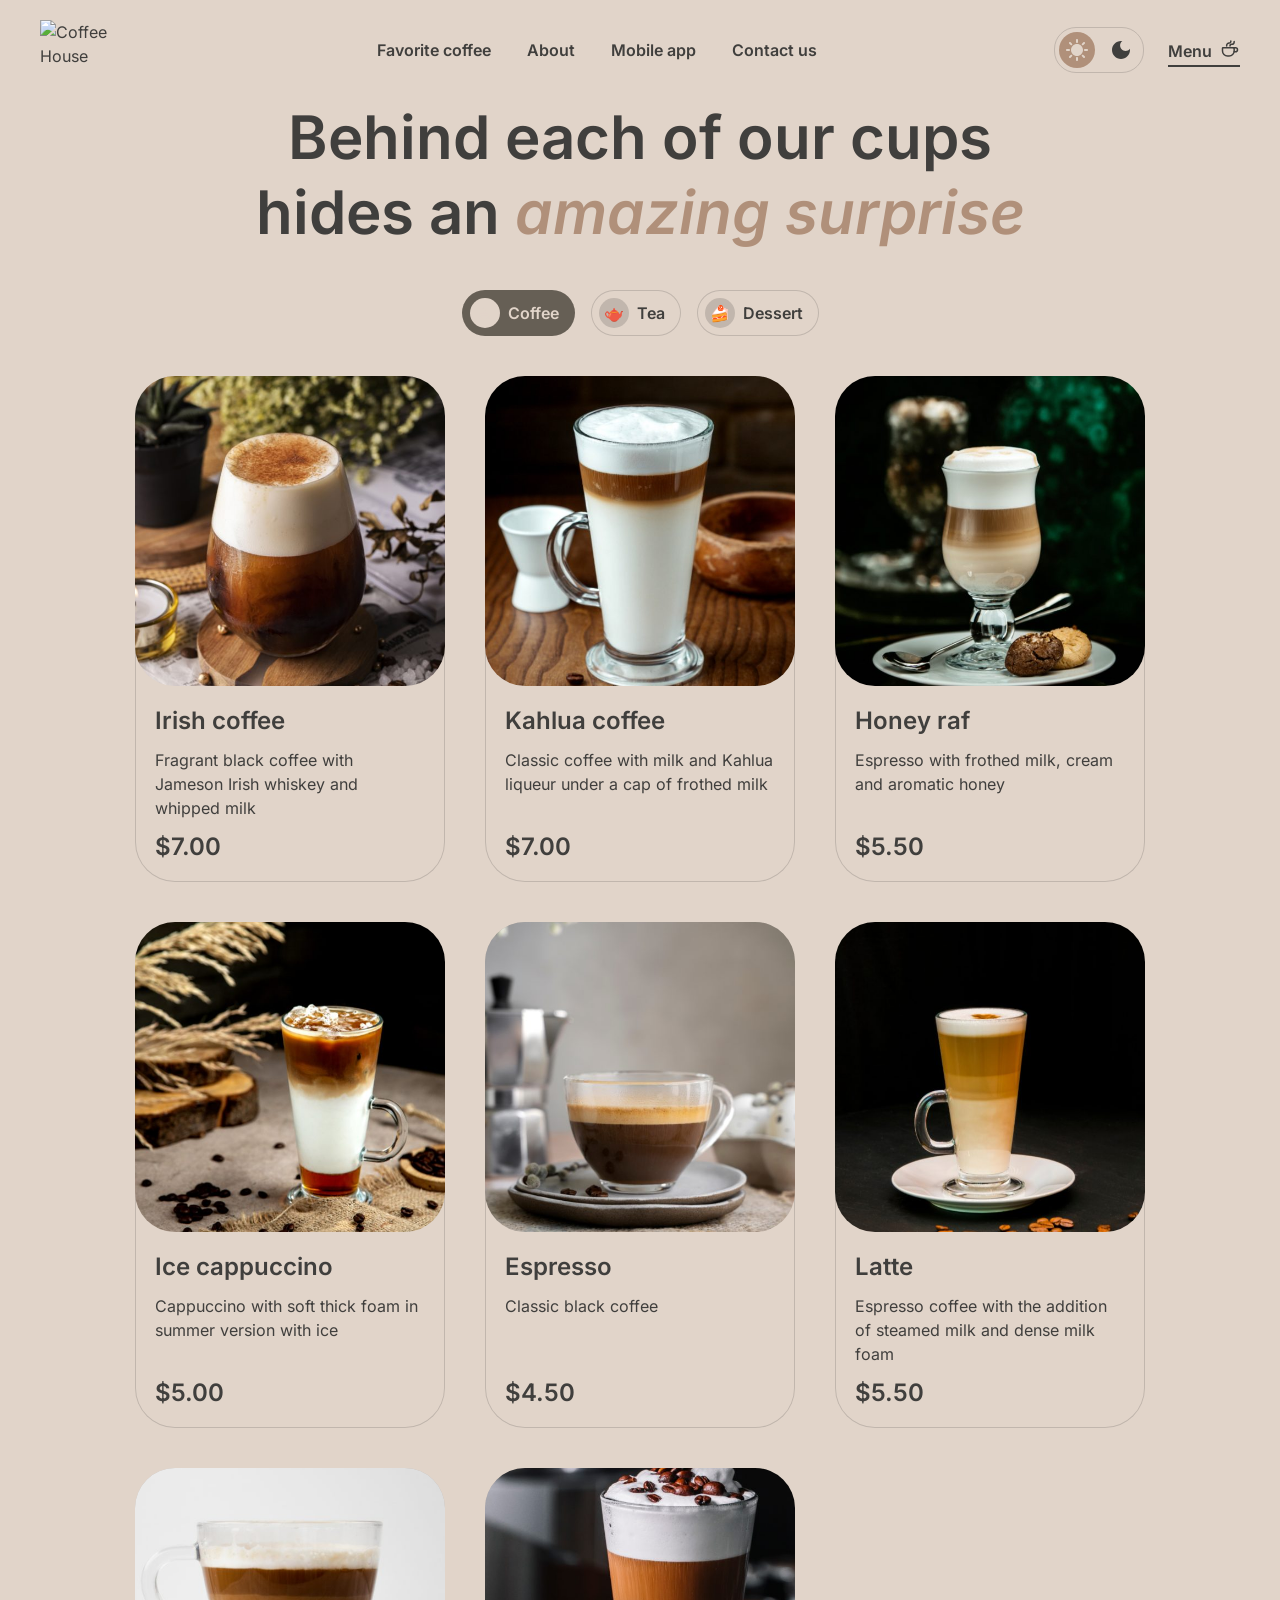
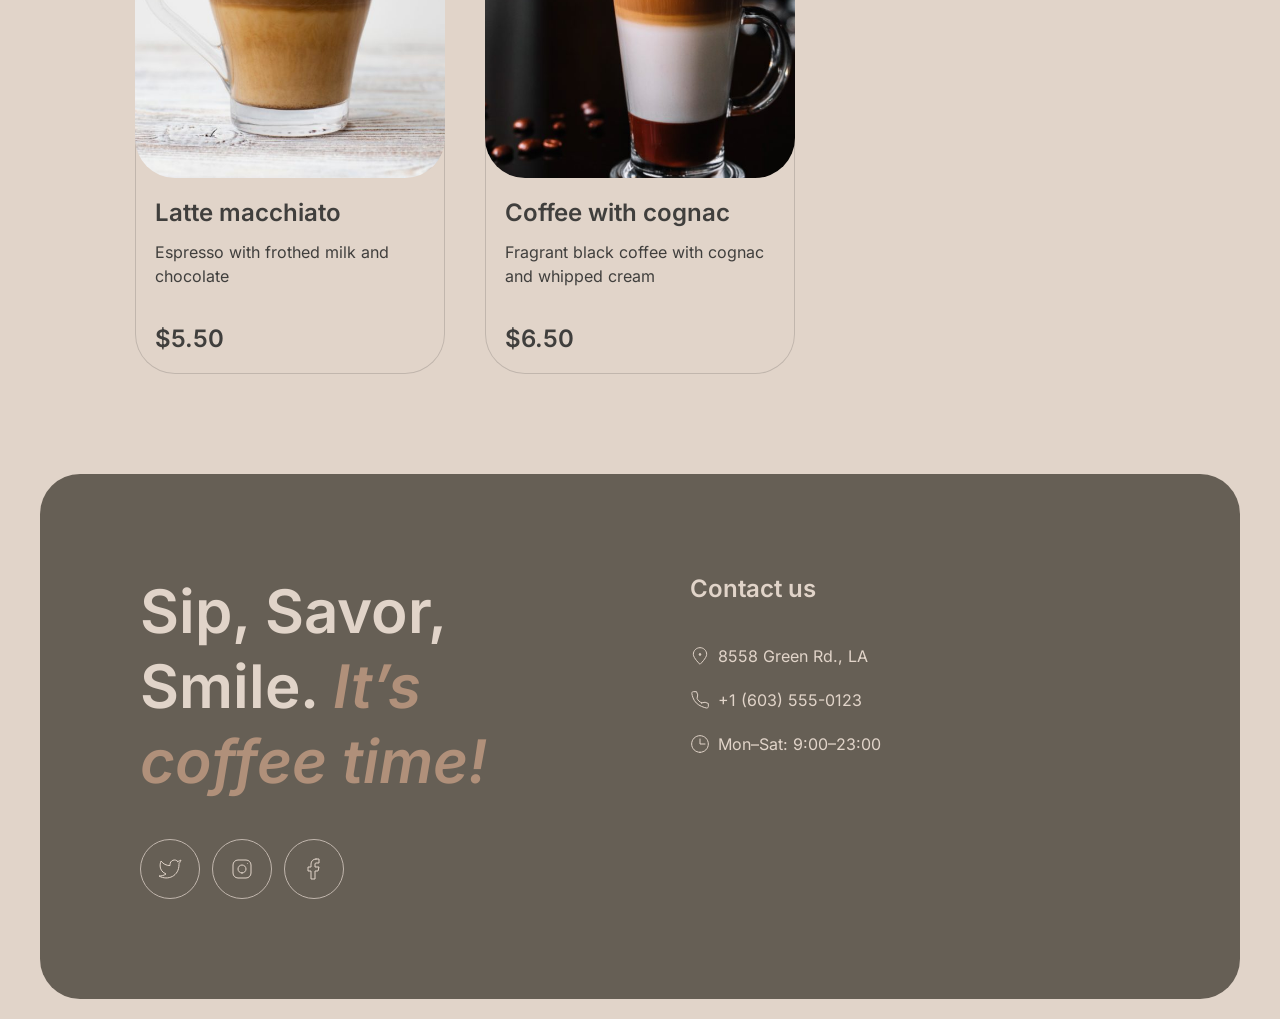
==== menu.html @ 721da320 "feat: add menu catalogue with categories and product cards" ====
<!doctype html>
<html lang="en">
  <head>
    <meta charset="utf-8" />
    <meta name="viewport" content="width=device-width, initial-scale=1.0" />
    <title>Menu — Coffee House</title>
    <link
      rel="preload"
      href="assets/images/logo.png"
      as="image"
      type="image/png"
    />
    <link
      rel="preload"
      href="assets/images/logo-dark.png"
      as="image"
      type="image/png"
    />
    <link rel="preconnect" href="https://fonts.googleapis.com" />
    <link rel="preconnect" href="https://fonts.gstatic.com" crossorigin />
    <link
      rel="stylesheet"
      href="https://fonts.googleapis.com/css2?family=Inter:ital,opsz,wght@0,14..32,400;0,14..32,600;1,14..32,600&display=swap"
    />
    <link rel="stylesheet" href="style.css" />
  </head>
  <body>
    <header class="header">
      <div class="container">
        <div class="header__menu">
          <a class="logo" href="index.html">
            <img
              class="logo__image logo__image--light"
              src="assets/images/logo.png"
              alt="Coffee House"
              width="100"
              height="60"
              loading="lazy"
            />
            <img
              class="logo__image logo__image--dark"
              src="assets/images/logo-dark.png"
              alt="Coffee House"
              width="100"
              height="60"
              loading="lazy"
            />
          </a>
          <nav class="nav">
            <ul class="nav__list">
              <li class="nav__item">
                <a class="nav__link" href="index.html#favorite-coffee"
                  >Favorite coffee</a
                >
              </li>
              <li class="nav__item">
                <a class="nav__link" href="index.html#about">About</a>
              </li>
              <li class="nav__item">
                <a class="nav__link" href="index.html#mobile-app">Mobile app</a>
              </li>
              <li class="nav__item">
                <a class="nav__link" href="index.html#contacts">Contact us</a>
              </li>
            </ul>
          </nav>
          <div class="header__actions">
            <input
              class="theme-switch__input visually-hidden"
              type="checkbox"
              id="theme-switch"
            />
            <label class="theme-switch" for="theme-switch">
              <span class="theme-switch__indicator"></span>
              <span class="theme-switch__icon theme-switch__icon--light"
                ><svg
                  class="theme-switch__svg"
                  viewBox="0 0 22 22"
                  xmlns="http://www.w3.org/2000/svg"
                  xmlns:xlink="http://www.w3.org/1999/xlink"
                  width="22"
                  height="22"
                  fill="none"
                >
                  <path
                    d="M10 3L10 1C10 0.45 10.45 0 11 0C11.55 0 12 0.45 12 1L12 3C12 3.55 11.55 4 11 4C10.45 4 10 3.55 10 3ZM17.36 6.05L18.77 4.63C19.16 4.24 19.16 3.61 18.77 3.22C18.38 2.83 17.75 2.83 17.36 3.22L15.95 4.64C15.56 5.03 15.56 5.66 15.95 6.05C16.34 6.44 16.97 6.44 17.36 6.05ZM21 10L19 10C18.45 10 18 10.45 18 11C18 11.55 18.45 12 19 12L21 12C21.55 12 22 11.55 22 11C22 10.45 21.55 10 21 10ZM11 18C10.45 18 10 18.45 10 19L10 21C10 21.55 10.45 22 11 22C11.55 22 12 21.55 12 21L12 19C12 18.45 11.55 18 11 18ZM4.64 6.05L3.22 4.64C2.83 4.25 2.83 3.61 3.22 3.23C3.61 2.85 4.25 2.84 4.63 3.23L6.04 4.64C6.43 5.03 6.43 5.67 6.04 6.05C5.65 6.43 5.02 6.44 4.64 6.05ZM15.95 15.95C15.56 16.34 15.56 16.98 15.95 17.36L17.36 18.77C17.75 19.16 18.39 19.16 18.77 18.77C19.16 18.38 19.16 17.74 18.77 17.36L17.36 15.95C16.98 15.56 16.34 15.56 15.95 15.95ZM1 12L3 12C3.55 12 4 11.55 4 11C4 10.45 3.55 10 3 10L1 10C0.45 10 0 10.45 0 11C0 11.55 0.45 12 1 12ZM4.64 18.78L6.05 17.37C6.44 16.98 6.44 16.34 6.05 15.96C5.66 15.58 5.02 15.57 4.64 15.96L3.23 17.37C2.84 17.76 2.84 18.4 3.23 18.78C3.61 19.17 4.25 19.17 4.64 18.78ZM11 5C7.69 5 5 7.69 5 11C5 14.31 7.69 17 11 17C14.31 17 17 14.31 17 11C17 7.69 14.31 5 11 5Z"
                    fill="currentColor"
                    fill-rule="evenodd"
                  /></svg
              ></span>
              <span class="theme-switch__icon theme-switch__icon--dark"
                ><svg
                  class="theme-switch__svg"
                  viewBox="0 0 18 18"
                  xmlns="http://www.w3.org/2000/svg"
                  xmlns:xlink="http://www.w3.org/1999/xlink"
                  width="18"
                  height="18"
                  fill="none"
                >
                  <path
                    d="M9 0C4.03 0 0 4.03 0 9C0 13.97 4.03 18 9 18C13.97 18 18 13.97 18 9C18 8.54 17.96 8.08 17.9 7.64C16.92 9.01 15.32 9.9 13.5 9.9C10.52 9.9 8.1 7.48 8.1 4.5C8.1 2.69 8.99 1.08 10.36 0.0999999C9.92 0.0399999 9.46 0 9 0Z"
                    fill="currentColor"
                    fill-rule="nonzero"
                  /></svg
              ></span>
              <span class="visually-hidden">Switch colour theme</span>
            </label>
            <a class="menu-link" href="menu.html" aria-current="page"
              >Menu<svg
                class="menu-link__icon"
                viewBox="0 0 24 24"
                xmlns="http://www.w3.org/2000/svg"
                xmlns:xlink="http://www.w3.org/1999/xlink"
                width="20"
                height="20"
                fill="none"
              >
                <path
                  d="M0 9.4C0 9.73137 0.268629 10 0.6 10L13.4 10C13.7314 10 14 9.73137 14 9.4L14 6C14 2.68629 11.3137 0 8 0L6 0C2.68629 0 0 2.68629 0 6L0 9.4Z"
                  stroke="currentColor"
                  stroke-linecap="round"
                  stroke-linejoin="round"
                  transform="matrix(-1,0,0,-1,17,21)"
                  vector-effect="non-scaling-stroke"
                />
                <path
                  d="M5 5.5C5 4.5 4.28571 3.5 2.85714 3.5C1.27919 3.5 0 2.22081 0 0.642857L0 0"
                  stroke="currentColor"
                  stroke-linecap="round"
                  stroke-linejoin="round"
                  transform="matrix(-1,0,0,1,17,3.5)"
                  vector-effect="non-scaling-stroke"
                />
                <path
                  d="M5 6L5 5.5C5 3.84315 3.65685 2.5 2 2.5C0.895431 2.5 0 1.60457 0 0.5L0 0"
                  stroke="currentColor"
                  stroke-linecap="round"
                  stroke-linejoin="round"
                  transform="matrix(-1,0,0,1,13,3)"
                  vector-effect="non-scaling-stroke"
                />
                <path
                  d="M16 11L18.5 11C19.8807 11 21 12.1193 21 13.5C21 14.8807 19.8807 16 18.5 16L17 16"
                  stroke="currentColor"
                  stroke-linecap="round"
                  stroke-linejoin="round"
                  vector-effect="non-scaling-stroke"
                /></svg
            ></a>
            <button class="burger" type="button">
              <span class="visually-hidden">Menu</span>
              <span class="burger__line burger__line--top"></span>
              <span class="burger__line burger__line--bottom"></span>
            </button>
          </div>
        </div>
      </div>
    </header>
    <div class="mobile-menu">
      <nav class="mobile-menu__nav">
        <ul class="mobile-menu__list">
          <li class="mobile-menu__item">
            <a class="mobile-menu__link" href="index.html#favorite-coffee"
              >Favorite coffee</a
            >
          </li>
          <li class="mobile-menu__item">
            <a class="mobile-menu__link" href="index.html#about">About</a>
          </li>
          <li class="mobile-menu__item">
            <a class="mobile-menu__link" href="index.html#mobile-app"
              >Mobile app</a
            >
          </li>
          <li class="mobile-menu__item">
            <a class="mobile-menu__link" href="index.html#contacts"
              >Contact us</a
            >
          </li>
        </ul>
      </nav>
      <a class="mobile-menu__cta" href="menu.html" aria-current="page"
        >Menu<svg
          class="menu-link__icon"
          viewBox="0 0 24 24"
          xmlns="http://www.w3.org/2000/svg"
          xmlns:xlink="http://www.w3.org/1999/xlink"
          width="20"
          height="20"
          fill="none"
        >
          <path
            d="M0 9.4C0 9.73137 0.268629 10 0.6 10L13.4 10C13.7314 10 14 9.73137 14 9.4L14 6C14 2.68629 11.3137 0 8 0L6 0C2.68629 0 0 2.68629 0 6L0 9.4Z"
            stroke="currentColor"
            stroke-linecap="round"
            stroke-linejoin="round"
            transform="matrix(-1,0,0,-1,17,21)"
            vector-effect="non-scaling-stroke"
          />
          <path
            d="M5 5.5C5 4.5 4.28571 3.5 2.85714 3.5C1.27919 3.5 0 2.22081 0 0.642857L0 0"
            stroke="currentColor"
            stroke-linecap="round"
            stroke-linejoin="round"
            transform="matrix(-1,0,0,1,17,3.5)"
            vector-effect="non-scaling-stroke"
          />
          <path
            d="M5 6L5 5.5C5 3.84315 3.65685 2.5 2 2.5C0.895431 2.5 0 1.60457 0 0.5L0 0"
            stroke="currentColor"
            stroke-linecap="round"
            stroke-linejoin="round"
            transform="matrix(-1,0,0,1,13,3)"
            vector-effect="non-scaling-stroke"
          />
          <path
            d="M16 11L18.5 11C19.8807 11 21 12.1193 21 13.5C21 14.8807 19.8807 16 18.5 16L17 16"
            stroke="currentColor"
            stroke-linecap="round"
            stroke-linejoin="round"
            vector-effect="non-scaling-stroke"
          /></svg
      ></a>
    </div>
    <main class="main">
      <section class="menu section section--first">
        <div class="container menu__container">
          <h2 class="title title--center menu__title">
            Behind each of our cups hides an
            <em class="title__accent">amazing surprise</em>
          </h2>
          <div class="menu__inner">
            <nav class="categories">
              <ul class="categories__list">
                <li class="categories__item">
                  <button
                    class="categories__button categories__button--active"
                    type="button"
                  >
                    <span class="categories__icon">☕</span>
                    Coffee
                  </button>
                </li>
                <li class="categories__item">
                  <button class="categories__button" type="button">
                    <span class="categories__icon">🫖</span>
                    Tea
                  </button>
                </li>
                <li class="categories__item">
                  <button class="categories__button" type="button">
                    <span class="categories__icon">🍰</span>
                    Dessert
                  </button>
                </li>
              </ul>
            </nav>
            <ul class="cards">
              <li class="card" data-category="coffee">
                <div class="card__box">
                  <img
                    class="card__image"
                    src="assets/images/menu/irish-coffee.jpg"
                    alt="Irish coffee"
                    loading="lazy"
                  />
                </div>
                <h3 class="card__title">Irish coffee</h3>
                <p class="card__description">
                  Fragrant black coffee with Jameson Irish whiskey and whipped
                  milk
                </p>
                <span class="card__price">$7.00</span>
              </li>
              <li class="card" data-category="coffee">
                <div class="card__box">
                  <img
                    class="card__image"
                    src="assets/images/menu/kahlua-coffee.jpg"
                    alt="Kahlua coffee"
                    loading="lazy"
                  />
                </div>
                <h3 class="card__title">Kahlua coffee</h3>
                <p class="card__description">
                  Classic coffee with milk and Kahlua liqueur under a cap of
                  frothed milk
                </p>
                <span class="card__price">$7.00</span>
              </li>
              <li class="card" data-category="coffee">
                <div class="card__box">
                  <img
                    class="card__image"
                    src="assets/images/menu/honey-raf.jpg"
                    alt="Honey raf"
                    loading="lazy"
                  />
                </div>
                <h3 class="card__title">Honey raf</h3>
                <p class="card__description">
                  Espresso with frothed milk, cream and aromatic honey
                </p>
                <span class="card__price">$5.50</span>
              </li>
              <li class="card" data-category="coffee">
                <div class="card__box">
                  <img
                    class="card__image"
                    src="assets/images/menu/ice-cappuccino.jpg"
                    alt="Ice cappuccino"
                    loading="lazy"
                  />
                </div>
                <h3 class="card__title">Ice cappuccino</h3>
                <p class="card__description">
                  Cappuccino with soft thick foam in summer version with ice
                </p>
                <span class="card__price">$5.00</span>
              </li>
              <li class="card" data-category="coffee">
                <div class="card__box">
                  <img
                    class="card__image"
                    src="assets/images/menu/espresso.jpg"
                    alt="Espresso"
                    loading="lazy"
                  />
                </div>
                <h3 class="card__title">Espresso</h3>
                <p class="card__description">Classic black coffee</p>
                <span class="card__price">$4.50</span>
              </li>
              <li class="card" data-category="coffee">
                <div class="card__box">
                  <img
                    class="card__image"
                    src="assets/images/menu/latte.jpg"
                    alt="Latte"
                    loading="lazy"
                  />
                </div>
                <h3 class="card__title">Latte</h3>
                <p class="card__description">
                  Espresso coffee with the addition of steamed milk and dense
                  milk foam
                </p>
                <span class="card__price">$5.50</span>
              </li>
              <li class="card" data-category="coffee">
                <div class="card__box">
                  <img
                    class="card__image"
                    src="assets/images/menu/latte-macchiato.jpg"
                    alt="Latte macchiato"
                    loading="lazy"
                  />
                </div>
                <h3 class="card__title">Latte macchiato</h3>
                <p class="card__description">
                  Espresso with frothed milk and chocolate
                </p>
                <span class="card__price">$5.50</span>
              </li>
              <li class="card" data-category="coffee">
                <div class="card__box">
                  <img
                    class="card__image"
                    src="assets/images/menu/coffee-with-cognac.jpg"
                    alt="Coffee with cognac"
                    loading="lazy"
                  />
                </div>
                <h3 class="card__title">Coffee with cognac</h3>
                <p class="card__description">
                  Fragrant black coffee with cognac and whipped cream
                </p>
                <span class="card__price">$6.50</span>
              </li>
              <li class="card card--hidden" data-category="tea">
                <div class="card__box">
                  <img
                    class="card__image"
                    src="assets/images/menu/moroccan-tea.jpg"
                    alt="Moroccan"
                    loading="lazy"
                  />
                </div>
                <h3 class="card__title">Moroccan</h3>
                <p class="card__description">
                  Fragrant black tea with the addition of tangerine, cinnamon,
                  honey, lemon and mint
                </p>
                <span class="card__price">$4.50</span>
              </li>
              <li class="card card--hidden" data-category="tea">
                <div class="card__box">
                  <img
                    class="card__image"
                    src="assets/images/menu/ginger-tea.jpg"
                    alt="Ginger"
                    loading="lazy"
                  />
                </div>
                <h3 class="card__title">Ginger</h3>
                <p class="card__description">
                  Original black tea with fresh ginger, lemon and honey
                </p>
                <span class="card__price">$5.00</span>
              </li>
              <li class="card card--hidden" data-category="tea">
                <div class="card__box">
                  <img
                    class="card__image"
                    src="assets/images/menu/cranberry-tea.jpg"
                    alt="Cranberry"
                    loading="lazy"
                  />
                </div>
                <h3 class="card__title">Cranberry</h3>
                <p class="card__description">
                  Invigorating black tea with cranberry and honey
                </p>
                <span class="card__price">$5.00</span>
              </li>
              <li class="card card--hidden" data-category="tea">
                <div class="card__box">
                  <img
                    class="card__image"
                    src="assets/images/menu/sea-buckthorn-tea.jpg"
                    alt="Sea buckthorn"
                    loading="lazy"
                  />
                </div>
                <h3 class="card__title">Sea buckthorn</h3>
                <p class="card__description">
                  Toning sweet black tea with sea buckthorn, fresh thyme and
                  cinnamon
                </p>
                <span class="card__price">$5.50</span>
              </li>
              <li class="card card--hidden" data-category="dessert">
                <div class="card__box">
                  <img
                    class="card__image"
                    src="assets/images/menu/marble-cheesecake.jpg"
                    alt="Marble cheesecake"
                    loading="lazy"
                  />
                </div>
                <h3 class="card__title">Marble cheesecake</h3>
                <p class="card__description">
                  Philadelphia cheese with lemon zest on a light sponge cake and
                  red currant jam
                </p>
                <span class="card__price">$3.50</span>
              </li>
              <li class="card card--hidden" data-category="dessert">
                <div class="card__box">
                  <img
                    class="card__image"
                    src="assets/images/menu/red-velvet.jpg"
                    alt="Red velvet"
                    loading="lazy"
                  />
                </div>
                <h3 class="card__title">Red velvet</h3>
                <p class="card__description">
                  Layer cake with cream cheese frosting
                </p>
                <span class="card__price">$4.00</span>
              </li>
              <li class="card card--hidden" data-category="dessert">
                <div class="card__box">
                  <img
                    class="card__image"
                    src="assets/images/menu/cheesecakes.jpg"
                    alt="Cheesecakes"
                    loading="lazy"
                  />
                </div>
                <h3 class="card__title">Cheesecakes</h3>
                <p class="card__description">
                  Soft cottage cheese pancakes with sour cream and fresh berries
                  and sprinkled with powdered sugar
                </p>
                <span class="card__price">$4.50</span>
              </li>
              <li class="card card--hidden" data-category="dessert">
                <div class="card__box">
                  <img
                    class="card__image"
                    src="assets/images/menu/creme-brulee.jpg"
                    alt="Creme brulee"
                    loading="lazy"
                  />
                </div>
                <h3 class="card__title">Creme brulee</h3>
                <p class="card__description">
                  Delicate creamy dessert in a caramel basket with wild berries
                </p>
                <span class="card__price">$4.00</span>
              </li>
              <li class="card card--hidden" data-category="dessert">
                <div class="card__box">
                  <img
                    class="card__image"
                    src="assets/images/menu/pancakes.jpg"
                    alt="Pancakes"
                    loading="lazy"
                  />
                </div>
                <h3 class="card__title">Pancakes</h3>
                <p class="card__description">
                  Tender pancakes with strawberry jam and fresh strawberries
                </p>
                <span class="card__price">$4.50</span>
              </li>
              <li class="card card--hidden" data-category="dessert">
                <div class="card__box">
                  <img
                    class="card__image"
                    src="assets/images/menu/honey-cake.jpg"
                    alt="Honey cake"
                    loading="lazy"
                  />
                </div>
                <h3 class="card__title">Honey cake</h3>
                <p class="card__description">
                  Classic honey cake with delicate custard
                </p>
                <span class="card__price">$4.50</span>
              </li>
              <li class="card card--hidden" data-category="dessert">
                <div class="card__box">
                  <img
                    class="card__image"
                    src="assets/images/menu/chocolate-cake.jpg"
                    alt="Chocolate cake"
                    loading="lazy"
                  />
                </div>
                <h3 class="card__title">Chocolate cake</h3>
                <p class="card__description">
                  Cake with hot chocolate filling and nuts with dried apricots
                </p>
                <span class="card__price">$5.50</span>
              </li>
              <li class="card card--hidden" data-category="dessert">
                <div class="card__box">
                  <img
                    class="card__image"
                    src="assets/images/menu/black-forest.jpg"
                    alt="Black forest"
                    loading="lazy"
                  />
                </div>
                <h3 class="card__title">Black forest</h3>
                <p class="card__description">
                  A combination of thin sponge cake with cherry jam and light
                  chocolate mousse
                </p>
                <span class="card__price">$6.50</span>
              </li>
            </ul>
            <button
              class="menu__more menu__more--hidden"
              type="button"
              aria-label="Show more"
            >
              <svg
                class="menu__icon"
                viewBox="0 0 24 24"
                xmlns="http://www.w3.org/2000/svg"
                width="24"
                height="24"
                fill="none"
              >
                <path
                  d="M21.8883 13.5C21.1645 18.3113 17.013 22 12 22C6.47715 22 2 17.5228 2 12C2 6.47715 6.47715 2 12 2C16.1006 2 19.6248 4.46819 21.1679 8"
                  stroke="currentColor"
                  stroke-linecap="round"
                  stroke-linejoin="round"
                  vector-effect="non-scaling-stroke"
                />
                <path
                  d="M17 8L21.4 8C21.7314 8 22 7.73137 22 7.4L22 3"
                  stroke="currentColor"
                  stroke-linecap="round"
                  stroke-linejoin="round"
                  vector-effect="non-scaling-stroke"
                />
              </svg>
            </button>
          </div>
        </div>
      </section>
    </main>
    <footer class="footer section" id="contacts">
      <div class="container">
        <div class="footer__inner">
          <div class="footer__offer">
            <h2 class="title title--invert">
              Sip, Savor, Smile.
              <em class="title__accent">It&rsquo;s coffee time!</em>
            </h2>
            <ul class="socials">
              <li class="socials__item">
                <a class="social-button" href="#" aria-label="Twitter">
                  <svg
                    class="social-button__icon"
                    viewBox="0 0 24 24"
                    xmlns="http://www.w3.org/2000/svg"
                    xmlns:xlink="http://www.w3.org/1999/xlink"
                    width="24"
                    height="24"
                    fill="none"
                  >
                    <path
                      d="M19.86 4.54006C19.2577 3.84757 18.4573 3.35675 17.567 3.13398C16.6767 2.91122 15.7395 2.96725 14.8821 3.29451C14.0247 3.62177 13.2884 4.20446 12.773 4.96377C12.2575 5.72309 11.9877 6.62239 12 7.54006L12 8.54006C10.2426 8.58562 8.50127 8.19587 6.93101 7.4055C5.36074 6.61514 4.01032 5.44869 3 4.01006C3 4.01006 -1 13.0101 8 17.0101C5.94053 18.408 3.48716 19.109 1 19.0101C10 24.0101 21 19.0101 21 7.51006C20.9991 7.23151 20.9723 6.95365 20.92 6.68006C21.9406 5.67355 23 3.01006 23 3.01006C23 3.01006 20.9821 4.20217 19.86 4.54006Z"
                      fill-rule="nonzero"
                      stroke="currentColor"
                      stroke-linecap="round"
                      stroke-linejoin="round"
                      vector-effect="non-scaling-stroke"
                    />
                  </svg>
                </a>
              </li>
              <li class="socials__item">
                <a class="social-button" href="#" aria-label="Instagram">
                  <svg
                    class="social-button__icon"
                    viewBox="0 0 24 24"
                    xmlns="http://www.w3.org/2000/svg"
                    xmlns:xlink="http://www.w3.org/1999/xlink"
                    width="24"
                    height="24"
                    fill="none"
                  >
                    <path
                      d="M12 16C9.79086 16 8 14.2091 8 12C8 9.79086 9.79086 8 12 8C14.2091 8 16 9.79086 16 12C16 14.2091 14.2091 16 12 16Z"
                      stroke="currentColor"
                      stroke-linecap="round"
                      stroke-linejoin="round"
                      vector-effect="non-scaling-stroke"
                    />
                    <path
                      d="M3 16C3 18.7614 5.23858 21 8 21L16 21C18.7614 21 21 18.7614 21 16L21 8C21 5.23858 18.7614 3 16 3L8 3C5.23858 3 3 5.23858 3 8L3 16Z"
                      stroke="currentColor"
                      vector-effect="non-scaling-stroke"
                    />
                    <path
                      d="M17.5 6.51L17.51 6.5"
                      stroke="currentColor"
                      stroke-linecap="round"
                      stroke-linejoin="round"
                      vector-effect="non-scaling-stroke"
                    />
                  </svg>
                </a>
              </li>
              <li class="socials__item">
                <a class="social-button" href="#" aria-label="Facebook">
                  <svg
                    class="social-button__icon"
                    viewBox="0 0 24 24"
                    xmlns="http://www.w3.org/2000/svg"
                    xmlns:xlink="http://www.w3.org/1999/xlink"
                    width="24"
                    height="24"
                    fill="none"
                  >
                    <path
                      d="M14 2C12.6739 2 11.4021 2.52678 10.4645 3.46447C9.52678 4.40215 9 5.67392 9 7L9 10L6 10L6 14L9 14L9 22L13 22L13 14L16 14L17 10L13 10L13 7C13 6.73478 13.1054 6.48043 13.2929 6.29289C13.4804 6.10536 13.7348 6 14 6L17 6L17 2L14 2Z"
                      fill-rule="nonzero"
                      stroke="currentColor"
                      stroke-linecap="round"
                      stroke-linejoin="round"
                      vector-effect="non-scaling-stroke"
                    />
                  </svg>
                </a>
              </li>
            </ul>
          </div>
          <div class="footer__contacts">
            <h3 class="footer__subtitle">Contact us</h3>
            <ul class="contacts">
              <li class="contacts__item">
                <a
                  class="contacts__link"
                  href="https://maps.google.com/?q=8558+Green+Rd+LA"
                >
                  <svg
                    class="contacts__icon"
                    viewBox="0 0 24 24"
                    xmlns="http://www.w3.org/2000/svg"
                    xmlns:xlink="http://www.w3.org/1999/xlink"
                    width="20"
                    height="20"
                    fill="none"
                  >
                    <path
                      d="M12 22C12 22 4 14.4183 4 10C4 5.58172 7.58172 2 12 2C16.4183 2 20 5.58172 20 10C20 14.4183 12 22 12 22Z"
                      fill-rule="nonzero"
                      stroke="currentColor"
                      vector-effect="non-scaling-stroke"
                    />
                    <path
                      d="M12 11C12.5523 11 13 10.5523 13 10C13 9.44771 12.5523 9 12 9C11.4477 9 11 9.44771 11 10C11 10.5523 11.4477 11 12 11Z"
                      fill="currentColor"
                      fill-rule="evenodd"
                    />
                    <path
                      d="M12 11C11.4477 11 11 10.5523 11 10C11 9.44771 11.4477 9 12 9C12.5523 9 13 9.44771 13 10C13 10.5523 12.5523 11 12 11Z"
                      fill-rule="evenodd"
                      stroke="currentColor"
                      stroke-linecap="round"
                      stroke-linejoin="round"
                      vector-effect="non-scaling-stroke"
                    />
                  </svg>
                  8558 Green Rd., LA
                </a>
              </li>
              <li class="contacts__item">
                <a class="contacts__link" href="tel:+16035550123">
                  <svg
                    class="contacts__icon"
                    viewBox="0 0 24 24"
                    xmlns="http://www.w3.org/2000/svg"
                    xmlns:xlink="http://www.w3.org/1999/xlink"
                    width="20"
                    height="20"
                    fill="none"
                  >
                    <path
                      d="M13.9998 15.5C11.2181 14.1038 9.49985 12.5 8.49985 10L9.2698 5.8699L7.81436 2L4.06344 2C2.9359 2 2.04809 2.93271 2.21653 4.0476C2.63707 6.83112 3.87678 11.8769 7.49985 15.5C11.3043 19.3044 16.7833 20.9557 19.8 21.6123C20.9647 21.8658 21.9999 20.9575 21.9999 19.7655L21.9998 16.1812L18.1181 14.702L13.9998 15.5Z"
                      fill-rule="nonzero"
                      stroke="currentColor"
                      stroke-linecap="round"
                      stroke-linejoin="round"
                      vector-effect="non-scaling-stroke"
                    />
                  </svg>
                  +1 (603) 555-0123
                </a>
              </li>
              <li class="contacts__item">
                <a class="contacts__link" href="#">
                  <svg
                    class="contacts__icon"
                    viewBox="0 0 24 24"
                    xmlns="http://www.w3.org/2000/svg"
                    xmlns:xlink="http://www.w3.org/1999/xlink"
                    width="20"
                    height="20"
                    fill="none"
                  >
                    <path
                      d="M12 6L12 12L18 12"
                      stroke="currentColor"
                      stroke-linecap="round"
                      stroke-linejoin="round"
                      vector-effect="non-scaling-stroke"
                    />
                    <path
                      d="M12 22C6.47715 22 2 17.5228 2 12C2 6.47715 6.47715 2 12 2C17.5228 2 22 6.47715 22 12C22 17.5228 17.5228 22 12 22Z"
                      stroke="currentColor"
                      stroke-linecap="round"
                      stroke-linejoin="round"
                      vector-effect="non-scaling-stroke"
                    />
                  </svg>
                  Mon–Sat: 9:00–23:00
                </a>
              </li>
            </ul>
          </div>
        </div>
      </div>
    </footer>
    <dialog class="modal"></dialog>
    <script src="script.js" defer></script>
  </body>
</html>
---- style.css ----
:root {
  --color-text-primary: #403f3d;
  --color-text-inverse: #e1d4c9;
  --color-text-accent: #b0907a;
  --color-bg-page: #e1d4c9;
  --color-bg-container: #665f55;
  --color-bg-overlay: rgba(64, 63, 61, 0.8);
  --color-border-primary: #c1b6ad;
  --color-border-inverse: #665f55;
}

:root[data-theme="dark"] {
  --color-text-primary: #e1d4c9;
  --color-text-inverse: #e1d4c9;
  --color-text-accent: #b0907a;
  --color-bg-page: #292826;
  --color-bg-container: #403f3d;
  --color-bg-overlay: rgba(41, 40, 38, 0.8);
  --color-border-primary: #665f55;
  --color-border-inverse: #c1b6ad;
}

*,
*::before,
*::after {
  margin: 0;
  padding: 0;
  box-sizing: border-box;
  -webkit-tap-highlight-color: transparent;
}

html {
  scroll-behavior: smooth;
}

body {
  font-family:
    "Inter",
    system-ui,
    -apple-system,
    "Segoe UI",
    sans-serif;
  font-size: 16px;
  font-weight: 400;
  font-optical-sizing: none;
  line-height: 1.5;
  color: var(--color-text-primary);
  background-color: var(--color-bg-page);
}

h1,
h2,
h3,
h4,
h5,
h6,
p {
  overflow-wrap: break-word;
}

ul,
ol {
  list-style: none;
}

a {
  color: inherit;
  text-decoration: none;
}

::selection {
  color: var(--color-text-inverse);
  background-color: var(--color-text-accent);
}

:focus {
  outline: none;
}

:focus-visible {
  outline: 2px solid var(--color-text-accent);
  outline-offset: 2px;
}

img,
picture,
video,
svg {
  display: block;
  max-width: 100%;
}

input,
button,
textarea,
select {
  font: inherit;
  color: inherit;
  background-color: transparent;
  border: none;
}

button {
  cursor: pointer;
}

table {
  border-collapse: collapse;
}

.container {
  max-width: 1440px;
  margin: 0 auto;
  padding: 0 16px;
}

.section {
  margin-top: 100px;
}

.section--first {
  margin-top: 20px;
}

.header {
  position: relative;
  z-index: 20;
  padding-top: 20px;
}

.header__menu {
  display: flex;
  align-items: center;
  justify-content: space-between;
  gap: 24px;
  min-height: 60px;
}

.logo {
  flex-shrink: 0;
}

.logo__image {
  width: 100px;
  height: 60px;
}

.logo__image--dark {
  display: none;
}

:root[data-theme="dark"] .logo__image--light {
  display: none;
}

:root[data-theme="dark"] .logo__image--dark {
  display: block;
}

.nav {
  display: none;
  flex-grow: 1;
  justify-content: center;
}

.nav__list {
  display: flex;
  flex-wrap: wrap;
  align-items: center;
  justify-content: center;
  gap: 12px clamp(16px, 2.8vw, 40px);
}

.nav__link {
  position: relative;
  font-size: 16px;
  font-weight: 600;
  line-height: 1.5;
}

.nav__link::after {
  position: absolute;
  right: 0;
  bottom: -4px;
  left: 0;
  height: 2px;
  background-color: currentColor;
  transform: scaleX(0);
  transition: transform 0.2s;
  content: "";
}

.nav__link:hover::after,
.nav__link:focus-visible::after {
  transform: scaleX(1);
}

.header__actions {
  display: flex;
  flex-shrink: 0;
  align-items: center;
  gap: 12px;
}

.theme-switch {
  position: relative;
  display: inline-flex;
  align-items: center;
  gap: 8px;
  padding: 4px;
  border: 1px solid var(--color-border-primary);
  border-radius: 26px;
  cursor: pointer;
}

.theme-switch__indicator {
  position: absolute;
  top: 4px;
  left: 4px;
  width: 44px;
  height: 44px;
  background-color: var(--color-text-accent);
  border-radius: 50%;
  transition: transform 0.3s ease;
}

.theme-switch__icon {
  position: relative;
  display: flex;
  align-items: center;
  justify-content: center;
  width: 44px;
  height: 44px;
  color: var(--color-text-primary);
  transition: color 0.3s ease;
}

.theme-switch__icon--light {
  color: var(--color-text-inverse);
}

.theme-switch__input:checked + .theme-switch .theme-switch__indicator {
  transform: translateX(52px);
}

.theme-switch__input:checked + .theme-switch .theme-switch__icon--light {
  color: var(--color-text-primary);
}

.theme-switch__input:checked + .theme-switch .theme-switch__icon--dark {
  color: var(--color-text-inverse);
}

.theme-switch__input:focus-visible + .theme-switch {
  outline: 2px solid var(--color-text-accent);
  outline-offset: 2px;
}

.visually-hidden {
  position: absolute;
  width: 1px;
  height: 1px;
  margin: -1px;
  padding: 0;
  overflow: hidden;
  clip-path: inset(100%);
  white-space: nowrap;
}

.menu-link {
  position: relative;
  display: none;
  flex-shrink: 0;
  align-items: baseline;
  gap: 8px;
  font-size: 16px;
  font-weight: 600;
  line-height: 1.5;
  transition: color 0.2s;
}

.menu-link::after {
  position: absolute;
  right: 0;
  bottom: -4px;
  left: 0;
  height: 2px;
  background-color: currentColor;
  transform: scaleX(0);
  transition: transform 0.2s;
  content: "";
}

.menu-link:hover::after,
.menu-link:focus-visible::after,
.menu-link[aria-current="page"]::after {
  transform: scaleX(1);
}

.title {
  font-size: 32px;
  font-weight: 600;
  line-height: 125%;
  text-align: left;
}

.title--center {
  text-align: center;
}

.title__accent {
  color: var(--color-text-accent);
  font-style: italic;
}

.title--invert {
  color: var(--color-text-inverse);
}

.about__grid {
  display: grid;
  gap: 40px;
  margin-top: 40px;
}

.about__column {
  display: grid;
  min-width: 0;
  gap: 40px;
}

.about__image {
  width: 100%;
  height: 590px;
  background-repeat: no-repeat;
  background-position: center;
  background-size: cover;
  border-radius: 40px;
}

.about__image--table,
.about__image--man {
  display: none;
}

.about__image--woman {
  background-image: url("assets/images/about-woman.jpg");
}

.about__image--table {
  background-image: url("assets/images/about-table.jpg");
}

.about__image--man {
  background-image: url("assets/images/about-man.jpg");
}

.about__image--couple {
  background-image: url("assets/images/about-couple.jpg");
}

.mobile-app__container {
  display: flex;
  flex-direction: column;
  gap: 40px;
}

.mobile-app__offer {
  display: flex;
  flex-direction: column;
  gap: 40px;
}

.mobile-app__text {
  font-size: 16px;
  font-weight: 400;
  line-height: 150%;
  text-align: left;
}

.mobile-app__buttons {
  display: flex;
  flex-direction: column;
  gap: 20px;
}

.store-button {
  display: inline-flex;
  align-items: center;
  gap: 8px;
  width: 200px;
  padding: 12px 20px;
  color: var(--color-text-primary);
  border: 1px solid var(--color-border-primary);
  border-radius: 100px;
  transition:
    color 0.2s,
    background-color 0.2s,
    border-color 0.2s;
}

.store-button:hover,
.store-button:focus-visible {
  color: var(--color-text-inverse);
  background-color: var(--color-bg-container);
  border-color: var(--color-bg-container);
}

.store-button__icon {
  flex-shrink: 0;
}

.store-button__label {
  display: flex;
  flex-direction: column;
}

.store-button__caption {
  font-size: 10px;
  font-weight: 600;
  line-height: 1.4;
}

.store-button__name {
  font-size: 18px;
  font-weight: 600;
  line-height: 1.25;
}

.mobile-app__screens {
  width: 100%;
  aspect-ratio: 1 / 1;
  background-image: url("assets/images/mobile-app.png");
  background-repeat: no-repeat;
  background-position: center;
  background-size: contain;
}

.footer__container {
  display: flex;
  flex-direction: column;
  justify-content: center;
  align-items: center;
  gap: 40px;
  padding: 60px 16px 60px 16px;
  border-radius: 40px;
}

.footer {
  margin-bottom: 20px;
}

.footer__inner {
  display: flex;
  flex-direction: column;
  gap: 40px;
  padding: 60px 16px;
  color: var(--color-text-inverse);
  background-color: var(--color-bg-container);
  border-radius: 40px;
}

.footer__offer {
  display: flex;
  flex-direction: column;
  gap: 40px;
}

.socials {
  display: flex;
  gap: 12px;
}

.social-button {
  display: flex;
  align-items: center;
  justify-content: center;
  width: 60px;
  height: 60px;
  color: var(--color-text-inverse);
  border: 1px solid var(--color-border-primary);
  border-radius: 50%;
  transition:
    color 0.2s,
    background-color 0.2s;
}

.social-button:hover,
.social-button:focus-visible {
  color: var(--color-bg-container);
  background-color: var(--color-text-inverse);
}

.footer__contacts {
  display: flex;
  flex-direction: column;
  gap: 40px;
}

.footer__subtitle {
  color: var(--color-text-inverse);
  font-size: 24px;
  font-weight: 600;
  line-height: 125%;
  text-align: left;
}

.contacts {
  display: flex;
  flex-direction: column;
  gap: 16px;
}

.contacts__link {
  position: relative;
  display: inline-flex;
  align-items: center;
  gap: 8px;
  font-size: 16px;
  line-height: 1.5;
}

.contacts__link::after {
  position: absolute;
  right: 0;
  bottom: -4px;
  left: 0;
  height: 2px;
  background-color: currentColor;
  transform: scaleX(0);
  transition: transform 0.2s;
  content: "";
}

.contacts__link:hover::after,
.contacts__link:focus-visible::after {
  transform: scaleX(1);
}

.contacts__icon {
  flex-shrink: 0;
}

.burger {
  display: flex;
  flex-direction: column;
  align-items: center;
  justify-content: center;
  gap: 8px;
  width: 44px;
  height: 44px;
  border: 1px solid var(--color-bg-container);
  border-radius: 50%;
}

.burger__line {
  width: 16px;
  height: 1.5px;
  background-color: var(--color-text-primary);
  border-radius: 1px;
  transition: transform 0.2s;
}

.burger--open .burger__line--top {
  transform: translateY(4.75px) rotate(45deg);
}

.burger--open .burger__line--bottom {
  transform: translateY(-4.75px) rotate(-45deg);
}

.mobile-menu {
  position: fixed;
  display: none;
  top: 100px;
  right: 0;
  bottom: 0;
  left: 0;
  z-index: 10;
  flex-direction: column;
  align-items: center;
  justify-content: center;
  gap: 100px;
  padding: 60px 16px;
  background-color: var(--color-bg-page);
}

.mobile-menu--open {
  display: flex;
}

.mobile-menu__list {
  display: flex;
  flex-direction: column;
  gap: 60px;
  text-align: center;
}

.mobile-menu__link,
.mobile-menu__cta {
  font-size: 32px;
  font-weight: 600;
  line-height: 1.25;
}

.mobile-menu__cta {
  position: relative;
  display: flex;
  align-items: center;
  gap: 16px;
}

.mobile-menu__cta::after {
  position: absolute;
  right: 0;
  bottom: -8px;
  left: 0;
  height: 2px;
  background-color: currentColor;
  transform: scaleX(0);
  transition: transform 0.2s;
  content: "";
}

.mobile-menu__cta:hover::after,
.mobile-menu__cta:focus-visible::after,
.mobile-menu__cta[aria-current="page"]::after {
  transform: scaleX(1);
}

.mobile-menu__cta .menu-link__icon {
  width: 40px;
  height: 40px;
  stroke-width: 2;
}

.is-locked {
  overflow: hidden;
}

.hero__inner {
  padding: 60px 16px;
  color: var(--color-text-inverse);
  background-image: url("assets/images/hero.jpg");
  background-repeat: no-repeat;
  background-position: center;
  background-size: cover;
  border-radius: 40px;
}

.hero__offer {
  display: flex;
  flex-direction: column;
  gap: 40px;
  max-width: 530px;
}

.hero__title {
  font-size: 42px;
  font-weight: 600;
  line-height: 1.15;
}

.hero__text {
  font-size: 16px;
  line-height: 1.5;
}

.menu-link__icon {
  stroke-width: 1.5;
}

.menu-link .menu-link__icon {
  transform: translateY(1.5px);
}

.button__icon {
  stroke-width: 1.5;
}

.button {
  display: inline-flex;
  align-items: center;
  justify-content: center;
  width: 200px;
  height: 64px;
  font-size: 16px;
  font-weight: 600;
  line-height: 1.5;
  color: var(--color-text-primary);
  background-color: var(--color-bg-page);
  border-radius: 100px;
}

.button__icon {
  flex-shrink: 0;
  max-width: 0;
  margin-left: 0;
  overflow: hidden;
  opacity: 0;
  transition:
    max-width 0.25s ease,
    margin-left 0.25s ease,
    opacity 0.25s ease;
}

.button:hover .button__icon,
.button:focus-visible .button__icon {
  max-width: 20px;
  margin-left: 8px;
  opacity: 1;
}

.slider {
  display: flex;
  align-items: center;
  gap: 40px;
  margin-top: 40px;
}

.slider__button {
  display: none;
  flex-shrink: 0;
  align-items: center;
  justify-content: center;
  width: 60px;
  height: 60px;
  color: var(--color-text-primary);
  border: 1px solid var(--color-border-primary);
  border-radius: 50%;
  transition:
    color 0.2s,
    background-color 0.2s;
}

.slider__button:hover,
.slider__button:focus-visible {
  color: var(--color-text-inverse);
  background-color: var(--color-bg-container);
}

.slider__button--prev .slider__arrow {
  transform: rotate(180deg);
}

.slider__viewport {
  flex-grow: 1;
  min-width: 0;
  overflow: hidden;
}

.slider__list {
  display: flex;
}

.slider__slide {
  flex: 0 0 100%;
}

.slider__content {
  display: flex;
  flex-direction: column;
  gap: 20px;
  max-width: 480px;
  margin: 0 auto;
}

.slider__image {
  aspect-ratio: 1 / 1;
  background-repeat: no-repeat;
  background-position: center;
  background-size: contain;
}

.slider__image--smores-frappuccino {
  background-image: url("assets/images/coffee-smores-frappuccino.png");
}

.slider__image--caramel-macchiato {
  background-image: url("assets/images/coffee-caramel-macchiato.png");
}

.slider__image--ice-coffee {
  background-image: url("assets/images/coffee-ice-coffee.png");
}

.slider__description {
  display: flex;
  flex-direction: column;
  gap: 16px;
  text-align: center;
}

.slider__name,
.slider__price {
  font-size: 24px;
  font-weight: 600;
  line-height: 1.25;
}

.slider__text {
  font-size: 16px;
  line-height: 1.5;
}

.slider__controls {
  display: flex;
  justify-content: center;
  gap: 12px;
  margin-top: 40px;
}

.slider__control {
  width: 40px;
  height: 4px;
  background-color: var(--color-border-primary);
  transition: background-color 0.2s;
}

.slider__control--active {
  background-color: var(--color-text-primary);
}

.menu__inner {
  display: flex;
  flex-direction: column;
  align-items: center;
  gap: 40px;
  margin-top: 40px;
}

.menu__more {
  display: flex;
  align-items: center;
  justify-content: center;
  width: 60px;
  height: 60px;
  color: var(--color-text-primary);
  border: 1px solid var(--color-bg-container);
  border-radius: 50%;
  transition:
    color 0.2s,
    background-color 0.2s;
}

.menu__more--hidden {
  display: none;
}

.menu__more:hover,
.menu__more:focus-visible {
  color: var(--color-text-inverse);
  background-color: var(--color-bg-container);
}

.menu__icon {
  stroke-width: 1;
}

.categories__list {
  display: flex;
  flex-wrap: wrap;
  justify-content: center;
  gap: 8px;
}

.categories__button {
  display: flex;
  align-items: center;
  gap: 8px;
  padding: 8px 16px 8px 8px;
  font-size: 16px;
  font-weight: 600;
  line-height: 1.5;
  color: var(--color-text-primary);
  border-radius: 100px;
  box-shadow: inset 0 0 0 1px var(--color-border-primary);
  transition:
    color 0.2s,
    background-color 0.2s,
    box-shadow 0.2s;
}

.categories__icon {
  display: flex;
  flex-shrink: 0;
  align-items: center;
  justify-content: center;
  width: 30px;
  height: 30px;
  background-color: var(--color-border-primary);
  border-radius: 50%;
  transition: background-color 0.2s;
}

.categories__button:hover,
.categories__button--active {
  color: var(--color-text-inverse);
  background-color: var(--color-bg-container);
  box-shadow: none;
}

.categories__button:hover .categories__icon,
.categories__button--active .categories__icon {
  background-color: var(--color-text-inverse);
}

.cards {
  display: grid;
  grid-template-columns: repeat(auto-fit, 310px);
  justify-content: center;
  gap: 40px;
  width: 100%;
}

.card {
  display: flex;
  flex-direction: column;
  min-height: 506px;
  cursor: pointer;
  border-radius: 40px;
  box-shadow: inset 0 0 0 1px var(--color-border-primary);
}

.card--hidden {
  display: none;
}

.card__box {
  flex-shrink: 0;
  overflow: hidden;
  border-radius: 40px;
}

.card__image {
  width: 100%;
  aspect-ratio: 1;
  object-fit: cover;
  transform: scale(1.1);
  transition: transform 0.3s ease;
}

.card:hover .card__image {
  transform: scale(1);
}

.card__title {
  margin: 20px 20px 0;
  font-size: 24px;
  font-weight: 600;
  line-height: 1.25;
}

.card__description {
  margin: 12px 20px 0;
  font-size: 16px;
  line-height: 1.5;
}

.card__price {
  margin: auto 20px 20px;
  padding-top: 12px;
  font-size: 24px;
  font-weight: 600;
  line-height: 1.25;
}

@media (min-width: 768px) {
  .container {
    padding: 0 40px;
  }

  .categories__list {
    gap: 16px;
  }

  .header__actions {
    gap: 24px;
  }

  .hero__inner {
    padding: 100px 60px;
  }

  .hero__title {
    font-size: 72px;
    line-height: 1.05;
  }

  .mobile-menu {
    padding: 60px 40px;
  }
  .mobile-app__container {
    gap: 100px;
  }

  .mobile-app__buttons {
    flex-direction: row;
  }

  .mobile-app__screens {
    max-width: 630px;
    margin: 0 auto;
  }

  .footer__inner {
    gap: 100px;
    padding: 100px 60px;
  }

  .title {
    font-size: 60px;
  }
}

@media (min-width: 1024px) {
  .hero__inner {
    padding: 100px;
  }

  .menu__title {
    max-width: 800px;
    margin: 0 auto;
  }

  .menu__more {
    display: none;
  }

  .slider__button {
    display: flex;
  }

  .theme-switch {
    padding: 4px;
    border-radius: 22px;
  }

  .theme-switch__indicator {
    left: 4px;
    width: 36px;
    height: 36px;
  }

  .theme-switch__icon {
    width: 36px;
    height: 36px;
  }

  .theme-switch__input:checked + .theme-switch .theme-switch__indicator {
    transform: translateX(44px);
  }

  .nav {
    display: flex;
  }

  .menu-link {
    display: flex;
  }

  .burger,
  .mobile-menu {
    display: none;
  }

  .mobile-app__container {
    flex-direction: row;
    align-items: center;
    gap: 100px;
  }

  .mobile-app__offer {
    flex-shrink: 0;
    width: 630px;
  }

  .mobile-app__screens {
    margin: 0;
  }

  .footer__inner {
    flex-direction: row;
    gap: 100px;
    padding: 100px;
  }

  .footer__offer,
  .footer__contacts {
    width: 530px;
  }

  .about__grid {
    grid-template-columns: repeat(2, 1fr);
  }

  .about__image {
    height: auto;
  }

  .about__image--table,
  .about__image--man {
    display: block;
  }

  .about__image--tall {
    aspect-ratio: 66 / 59;
  }

  .about__image--wide {
    aspect-ratio: 66 / 43;
  }
}
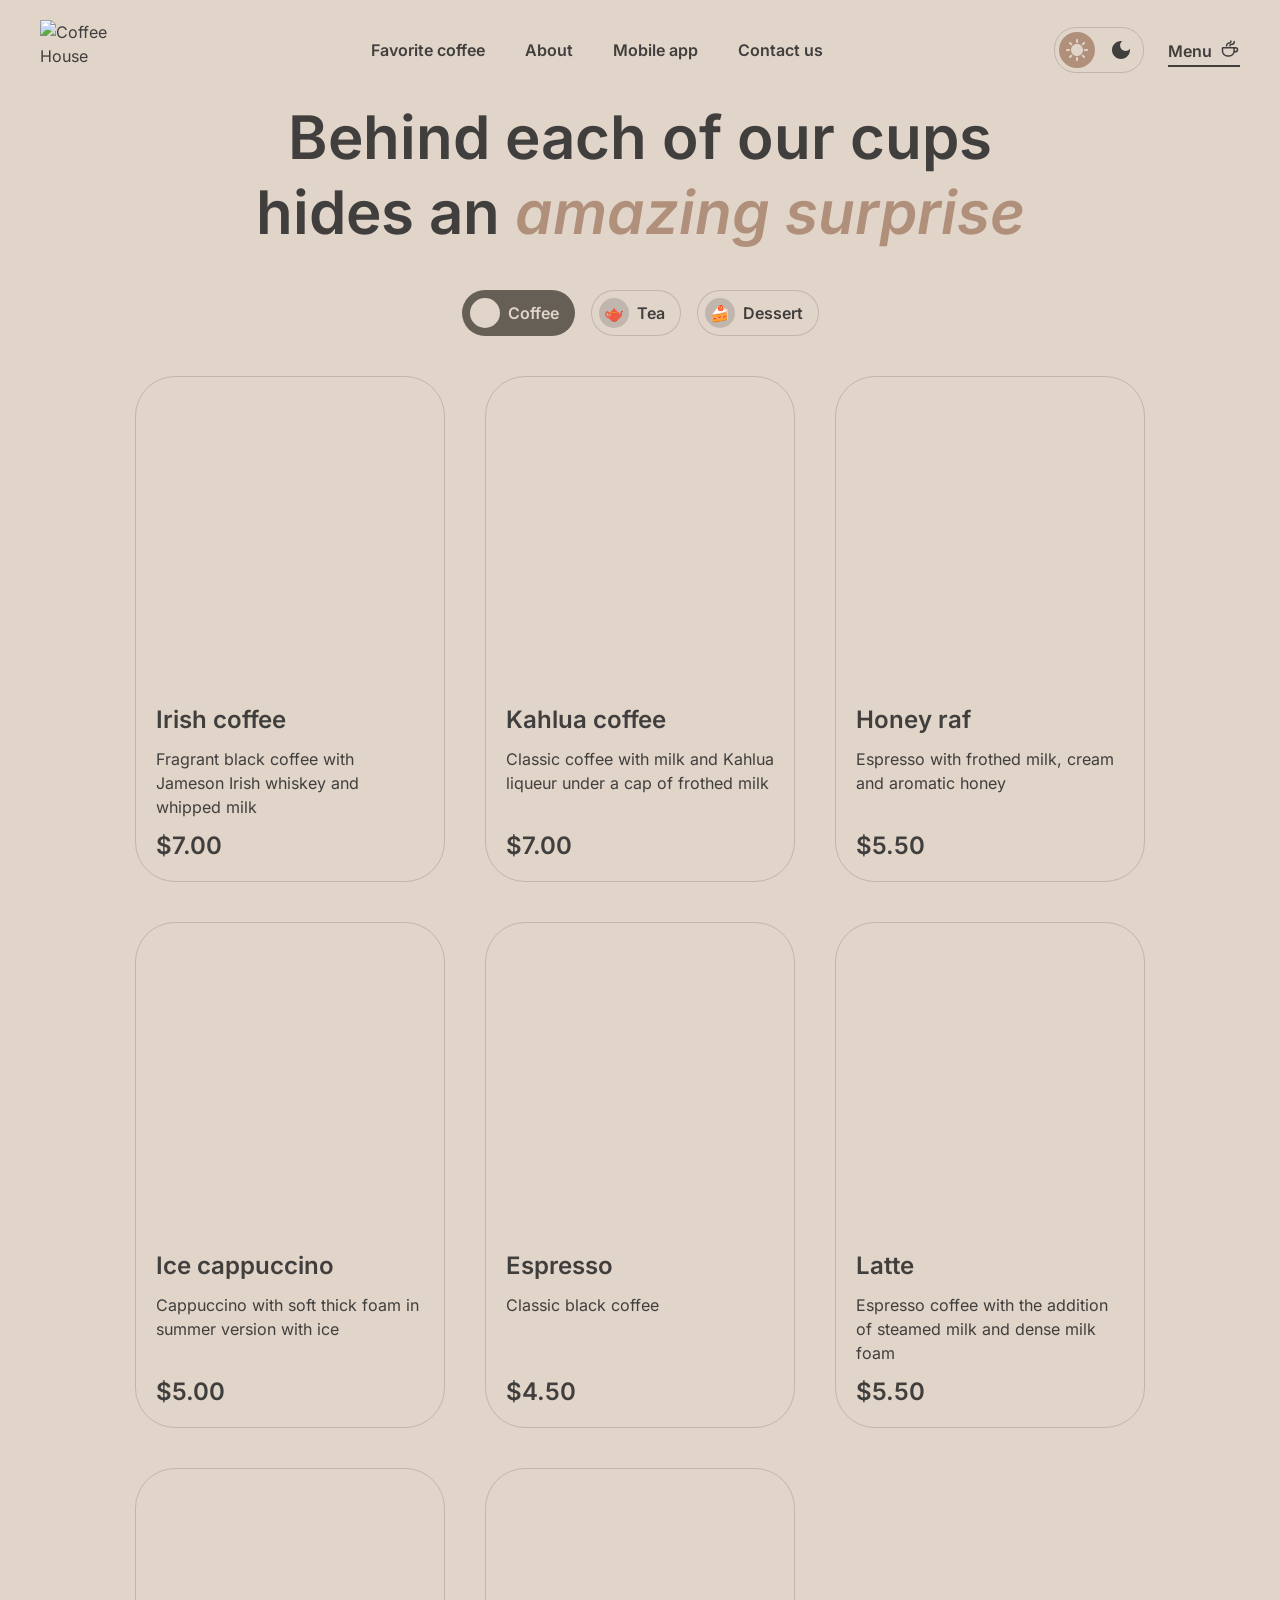
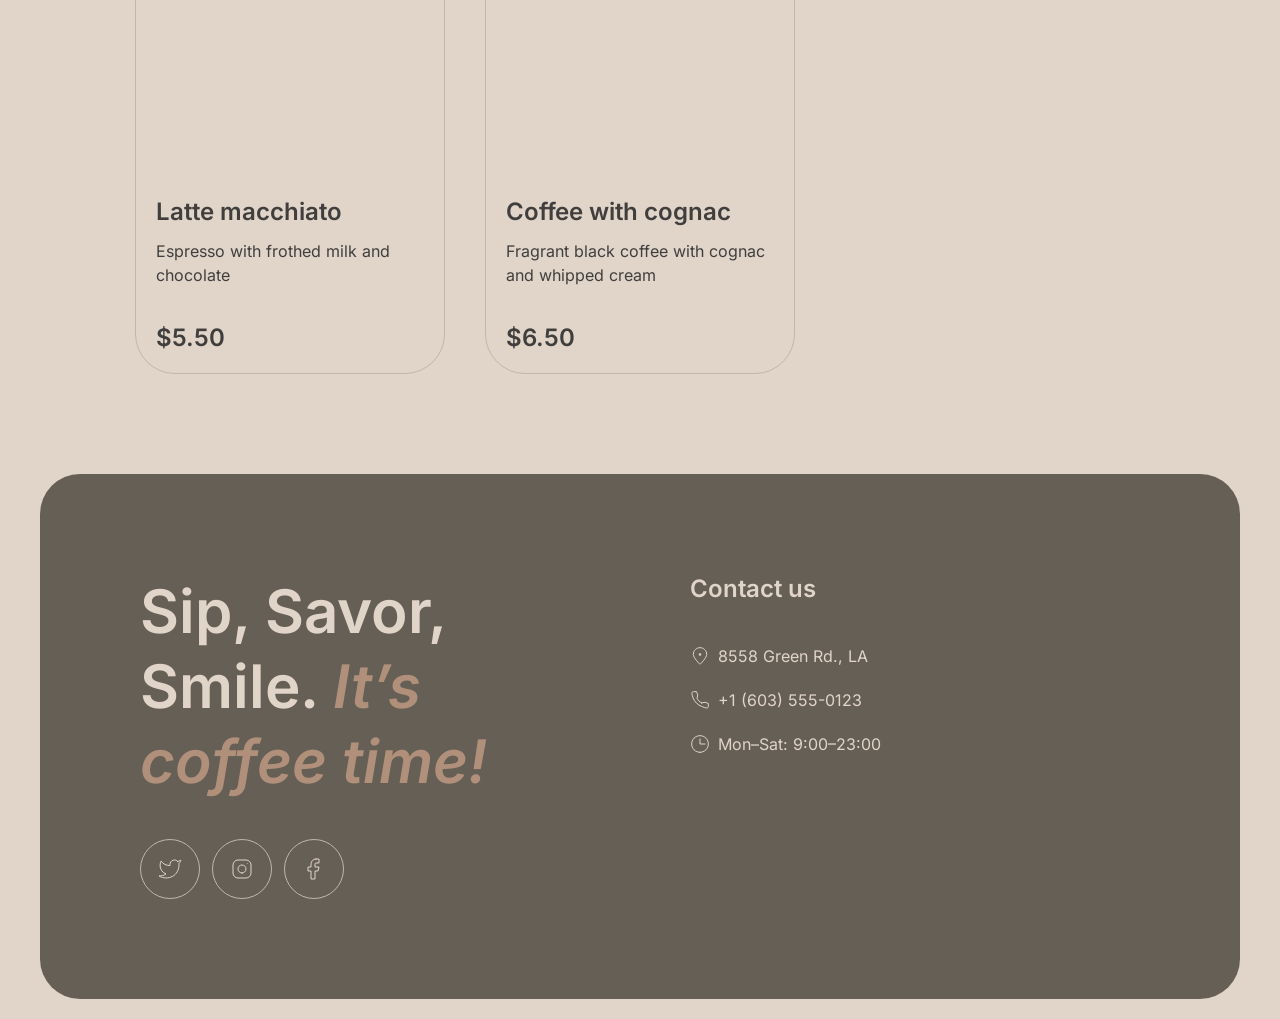
==== commit c188d3e6: "feat: render menu cards from products data" ====
--- a/menu.html
+++ b/menu.html
@@ -4,6 +4,20 @@
     <meta charset="utf-8" />
     <meta name="viewport" content="width=device-width, initial-scale=1.0" />
     <title>Menu — Coffee House</title>
+    <link
+      rel="icon"
+      type="image/png"
+      href="assets/favicon/favicon-96x96.png"
+      sizes="96x96"
+    />
+    <link rel="icon" type="image/svg+xml" href="assets/favicon/favicon.svg" />
+    <link rel="shortcut icon" href="assets/favicon/favicon.ico" />
+    <link
+      rel="apple-touch-icon"
+      sizes="180x180"
+      href="assets/favicon/apple-touch-icon.png"
+    />
+    <link rel="manifest" href="assets/favicon/site.webmanifest" />
     <link
       rel="preload"
       href="assets/images/logo.png"
@@ -237,338 +251,36 @@
                   <button
                     class="categories__button categories__button--active"
                     type="button"
+                    data-category="coffee"
                   >
                     <span class="categories__icon">☕</span>
                     Coffee
                   </button>
                 </li>
                 <li class="categories__item">
-                  <button class="categories__button" type="button">
+                  <button
+                    class="categories__button"
+                    type="button"
+                    data-category="tea"
+                  >
                     <span class="categories__icon">🫖</span>
                     Tea
                   </button>
                 </li>
                 <li class="categories__item">
-                  <button class="categories__button" type="button">
+                  <button
+                    class="categories__button"
+                    type="button"
+                    data-category="dessert"
+                  >
                     <span class="categories__icon">🍰</span>
                     Dessert
                   </button>
                 </li>
               </ul>
             </nav>
-            <ul class="cards">
-              <li class="card" data-category="coffee">
-                <div class="card__box">
-                  <img
-                    class="card__image"
-                    src="assets/images/menu/irish-coffee.jpg"
-                    alt="Irish coffee"
-                    loading="lazy"
-                  />
-                </div>
-                <h3 class="card__title">Irish coffee</h3>
-                <p class="card__description">
-                  Fragrant black coffee with Jameson Irish whiskey and whipped
-                  milk
-                </p>
-                <span class="card__price">$7.00</span>
-              </li>
-              <li class="card" data-category="coffee">
-                <div class="card__box">
-                  <img
-                    class="card__image"
-                    src="assets/images/menu/kahlua-coffee.jpg"
-                    alt="Kahlua coffee"
-                    loading="lazy"
-                  />
-                </div>
-                <h3 class="card__title">Kahlua coffee</h3>
-                <p class="card__description">
-                  Classic coffee with milk and Kahlua liqueur under a cap of
-                  frothed milk
-                </p>
-                <span class="card__price">$7.00</span>
-              </li>
-              <li class="card" data-category="coffee">
-                <div class="card__box">
-                  <img
-                    class="card__image"
-                    src="assets/images/menu/honey-raf.jpg"
-                    alt="Honey raf"
-                    loading="lazy"
-                  />
-                </div>
-                <h3 class="card__title">Honey raf</h3>
-                <p class="card__description">
-                  Espresso with frothed milk, cream and aromatic honey
-                </p>
-                <span class="card__price">$5.50</span>
-              </li>
-              <li class="card" data-category="coffee">
-                <div class="card__box">
-                  <img
-                    class="card__image"
-                    src="assets/images/menu/ice-cappuccino.jpg"
-                    alt="Ice cappuccino"
-                    loading="lazy"
-                  />
-                </div>
-                <h3 class="card__title">Ice cappuccino</h3>
-                <p class="card__description">
-                  Cappuccino with soft thick foam in summer version with ice
-                </p>
-                <span class="card__price">$5.00</span>
-              </li>
-              <li class="card" data-category="coffee">
-                <div class="card__box">
-                  <img
-                    class="card__image"
-                    src="assets/images/menu/espresso.jpg"
-                    alt="Espresso"
-                    loading="lazy"
-                  />
-                </div>
-                <h3 class="card__title">Espresso</h3>
-                <p class="card__description">Classic black coffee</p>
-                <span class="card__price">$4.50</span>
-              </li>
-              <li class="card" data-category="coffee">
-                <div class="card__box">
-                  <img
-                    class="card__image"
-                    src="assets/images/menu/latte.jpg"
-                    alt="Latte"
-                    loading="lazy"
-                  />
-                </div>
-                <h3 class="card__title">Latte</h3>
-                <p class="card__description">
-                  Espresso coffee with the addition of steamed milk and dense
-                  milk foam
-                </p>
-                <span class="card__price">$5.50</span>
-              </li>
-              <li class="card" data-category="coffee">
-                <div class="card__box">
-                  <img
-                    class="card__image"
-                    src="assets/images/menu/latte-macchiato.jpg"
-                    alt="Latte macchiato"
-                    loading="lazy"
-                  />
-                </div>
-                <h3 class="card__title">Latte macchiato</h3>
-                <p class="card__description">
-                  Espresso with frothed milk and chocolate
-                </p>
-                <span class="card__price">$5.50</span>
-              </li>
-              <li class="card" data-category="coffee">
-                <div class="card__box">
-                  <img
-                    class="card__image"
-                    src="assets/images/menu/coffee-with-cognac.jpg"
-                    alt="Coffee with cognac"
-                    loading="lazy"
-                  />
-                </div>
-                <h3 class="card__title">Coffee with cognac</h3>
-                <p class="card__description">
-                  Fragrant black coffee with cognac and whipped cream
-                </p>
-                <span class="card__price">$6.50</span>
-              </li>
-              <li class="card card--hidden" data-category="tea">
-                <div class="card__box">
-                  <img
-                    class="card__image"
-                    src="assets/images/menu/moroccan-tea.jpg"
-                    alt="Moroccan"
-                    loading="lazy"
-                  />
-                </div>
-                <h3 class="card__title">Moroccan</h3>
-                <p class="card__description">
-                  Fragrant black tea with the addition of tangerine, cinnamon,
-                  honey, lemon and mint
-                </p>
-                <span class="card__price">$4.50</span>
-              </li>
-              <li class="card card--hidden" data-category="tea">
-                <div class="card__box">
-                  <img
-                    class="card__image"
-                    src="assets/images/menu/ginger-tea.jpg"
-                    alt="Ginger"
-                    loading="lazy"
-                  />
-                </div>
-                <h3 class="card__title">Ginger</h3>
-                <p class="card__description">
-                  Original black tea with fresh ginger, lemon and honey
-                </p>
-                <span class="card__price">$5.00</span>
-              </li>
-              <li class="card card--hidden" data-category="tea">
-                <div class="card__box">
-                  <img
-                    class="card__image"
-                    src="assets/images/menu/cranberry-tea.jpg"
-                    alt="Cranberry"
-                    loading="lazy"
-                  />
-                </div>
-                <h3 class="card__title">Cranberry</h3>
-                <p class="card__description">
-                  Invigorating black tea with cranberry and honey
-                </p>
-                <span class="card__price">$5.00</span>
-              </li>
-              <li class="card card--hidden" data-category="tea">
-                <div class="card__box">
-                  <img
-                    class="card__image"
-                    src="assets/images/menu/sea-buckthorn-tea.jpg"
-                    alt="Sea buckthorn"
-                    loading="lazy"
-                  />
-                </div>
-                <h3 class="card__title">Sea buckthorn</h3>
-                <p class="card__description">
-                  Toning sweet black tea with sea buckthorn, fresh thyme and
-                  cinnamon
-                </p>
-                <span class="card__price">$5.50</span>
-              </li>
-              <li class="card card--hidden" data-category="dessert">
-                <div class="card__box">
-                  <img
-                    class="card__image"
-                    src="assets/images/menu/marble-cheesecake.jpg"
-                    alt="Marble cheesecake"
-                    loading="lazy"
-                  />
-                </div>
-                <h3 class="card__title">Marble cheesecake</h3>
-                <p class="card__description">
-                  Philadelphia cheese with lemon zest on a light sponge cake and
-                  red currant jam
-                </p>
-                <span class="card__price">$3.50</span>
-              </li>
-              <li class="card card--hidden" data-category="dessert">
-                <div class="card__box">
-                  <img
-                    class="card__image"
-                    src="assets/images/menu/red-velvet.jpg"
-                    alt="Red velvet"
-                    loading="lazy"
-                  />
-                </div>
-                <h3 class="card__title">Red velvet</h3>
-                <p class="card__description">
-                  Layer cake with cream cheese frosting
-                </p>
-                <span class="card__price">$4.00</span>
-              </li>
-              <li class="card card--hidden" data-category="dessert">
-                <div class="card__box">
-                  <img
-                    class="card__image"
-                    src="assets/images/menu/cheesecakes.jpg"
-                    alt="Cheesecakes"
-                    loading="lazy"
-                  />
-                </div>
-                <h3 class="card__title">Cheesecakes</h3>
-                <p class="card__description">
-                  Soft cottage cheese pancakes with sour cream and fresh berries
-                  and sprinkled with powdered sugar
-                </p>
-                <span class="card__price">$4.50</span>
-              </li>
-              <li class="card card--hidden" data-category="dessert">
-                <div class="card__box">
-                  <img
-                    class="card__image"
-                    src="assets/images/menu/creme-brulee.jpg"
-                    alt="Creme brulee"
-                    loading="lazy"
-                  />
-                </div>
-                <h3 class="card__title">Creme brulee</h3>
-                <p class="card__description">
-                  Delicate creamy dessert in a caramel basket with wild berries
-                </p>
-                <span class="card__price">$4.00</span>
-              </li>
-              <li class="card card--hidden" data-category="dessert">
-                <div class="card__box">
-                  <img
-                    class="card__image"
-                    src="assets/images/menu/pancakes.jpg"
-                    alt="Pancakes"
-                    loading="lazy"
-                  />
-                </div>
-                <h3 class="card__title">Pancakes</h3>
-                <p class="card__description">
-                  Tender pancakes with strawberry jam and fresh strawberries
-                </p>
-                <span class="card__price">$4.50</span>
-              </li>
-              <li class="card card--hidden" data-category="dessert">
-                <div class="card__box">
-                  <img
-                    class="card__image"
-                    src="assets/images/menu/honey-cake.jpg"
-                    alt="Honey cake"
-                    loading="lazy"
-                  />
-                </div>
-                <h3 class="card__title">Honey cake</h3>
-                <p class="card__description">
-                  Classic honey cake with delicate custard
-                </p>
-                <span class="card__price">$4.50</span>
-              </li>
-              <li class="card card--hidden" data-category="dessert">
-                <div class="card__box">
-                  <img
-                    class="card__image"
-                    src="assets/images/menu/chocolate-cake.jpg"
-                    alt="Chocolate cake"
-                    loading="lazy"
-                  />
-                </div>
-                <h3 class="card__title">Chocolate cake</h3>
-                <p class="card__description">
-                  Cake with hot chocolate filling and nuts with dried apricots
-                </p>
-                <span class="card__price">$5.50</span>
-              </li>
-              <li class="card card--hidden" data-category="dessert">
-                <div class="card__box">
-                  <img
-                    class="card__image"
-                    src="assets/images/menu/black-forest.jpg"
-                    alt="Black forest"
-                    loading="lazy"
-                  />
-                </div>
-                <h3 class="card__title">Black forest</h3>
-                <p class="card__description">
-                  A combination of thin sponge cake with cherry jam and light
-                  chocolate mousse
-                </p>
-                <span class="card__price">$6.50</span>
-              </li>
-            </ul>
-            <button
-              class="menu__more menu__more--hidden"
-              type="button"
-              aria-label="Show more"
-            >
+            <ul class="cards"></ul>
+            <button class="menu__more" type="button" aria-label="Show more">
               <svg
                 class="menu__icon"
                 viewBox="0 0 24 24"
@@ -783,6 +495,8 @@
       </div>
     </footer>
     <dialog class="modal"></dialog>
-    <script src="script.js" defer></script>
+    <script src="scripts/script.js" defer></script>
+    <script src="scripts/products.js" defer></script>
+    <script src="scripts/menu.js" defer></script>
   </body>
 </html>
--- a/style.css
+++ b/style.css
@@ -77,11 +77,6 @@
   outline: none;
 }
 
-:focus-visible {
-  outline: 2px solid var(--color-text-accent);
-  outline-offset: 2px;
-}
-
 img,
 picture,
 video,
@@ -168,7 +163,7 @@
   flex-wrap: wrap;
   align-items: center;
   justify-content: center;
-  gap: 12px clamp(16px, 2.8vw, 40px);
+  gap: clamp(6px, 10vw - 70px, 40px);
 }
 
 .nav__link {
@@ -190,8 +185,7 @@
   content: "";
 }
 
-.nav__link:hover::after,
-.nav__link:focus-visible::after {
+.nav__link:hover::after {
   transform: scaleX(1);
 }
 
@@ -249,11 +243,6 @@
 
 .theme-switch__input:checked + .theme-switch .theme-switch__icon--dark {
   color: var(--color-text-inverse);
-}
-
-.theme-switch__input:focus-visible + .theme-switch {
-  outline: 2px solid var(--color-text-accent);
-  outline-offset: 2px;
 }
 
 .visually-hidden {
@@ -292,7 +281,6 @@
 }
 
 .menu-link:hover::after,
-.menu-link:focus-visible::after,
 .menu-link[aria-current="page"]::after {
   transform: scaleX(1);
 }
@@ -399,8 +387,7 @@
     border-color 0.2s;
 }
 
-.store-button:hover,
-.store-button:focus-visible {
+.store-button:hover {
   color: var(--color-text-inverse);
   background-color: var(--color-bg-container);
   border-color: var(--color-bg-container);
@@ -485,8 +472,7 @@
     background-color 0.2s;
 }
 
-.social-button:hover,
-.social-button:focus-visible {
+.social-button:hover {
   color: var(--color-bg-container);
   background-color: var(--color-text-inverse);
 }
@@ -532,8 +518,7 @@
   content: "";
 }
 
-.contacts__link:hover::after,
-.contacts__link:focus-visible::after {
+.contacts__link:hover::after {
   transform: scaleX(1);
 }
 
@@ -623,7 +608,6 @@
 }
 
 .mobile-menu__cta:hover::after,
-.mobile-menu__cta:focus-visible::after,
 .mobile-menu__cta[aria-current="page"]::after {
   transform: scaleX(1);
 }
@@ -704,8 +688,7 @@
     opacity 0.25s ease;
 }
 
-.button:hover .button__icon,
-.button:focus-visible .button__icon {
+.button:hover .button__icon {
   max-width: 20px;
   margin-left: 8px;
   opacity: 1;
@@ -733,8 +716,7 @@
     background-color 0.2s;
 }
 
-.slider__button:hover,
-.slider__button:focus-visible {
+.slider__button:hover {
   color: var(--color-text-inverse);
   background-color: var(--color-bg-container);
 }
@@ -844,11 +826,11 @@
 }
 
 .menu__more--hidden {
-  display: none;
-}
-
-.menu__more:hover,
-.menu__more:focus-visible {
+  visibility: hidden;
+  pointer-events: none;
+}
+
+.menu__more:hover {
   color: var(--color-text-inverse);
   background-color: var(--color-bg-container);
 }
@@ -877,8 +859,7 @@
   box-shadow: inset 0 0 0 1px var(--color-border-primary);
   transition:
     color 0.2s,
-    background-color 0.2s,
-    box-shadow 0.2s;
+    background-color 0.2s;
 }
 
 .categories__icon {
@@ -913,13 +894,19 @@
   width: 100%;
 }
 
+.cards__empty {
+  grid-column: 1 / -1;
+  text-align: center;
+  color: var(--color-text-primary);
+}
+
 .card {
   display: flex;
   flex-direction: column;
   min-height: 506px;
   cursor: pointer;
+  border: 1px solid var(--color-border-primary);
   border-radius: 40px;
-  box-shadow: inset 0 0 0 1px var(--color-border-primary);
 }
 
 .card--hidden {
@@ -1013,24 +1000,7 @@
   }
 }
 
-@media (min-width: 1024px) {
-  .hero__inner {
-    padding: 100px;
-  }
-
-  .menu__title {
-    max-width: 800px;
-    margin: 0 auto;
-  }
-
-  .menu__more {
-    display: none;
-  }
-
-  .slider__button {
-    display: flex;
-  }
-
+@media (min-width: 769px) {
   .theme-switch {
     padding: 4px;
     border-radius: 22px;
@@ -1063,6 +1033,25 @@
   .mobile-menu {
     display: none;
   }
+}
+
+@media (min-width: 1024px) {
+  .hero__inner {
+    padding: 100px;
+  }
+
+  .menu__title {
+    max-width: 800px;
+    margin: 0 auto;
+  }
+
+  .menu__more {
+    display: none;
+  }
+
+  .slider__button {
+    display: flex;
+  }
 
   .mobile-app__container {
     flex-direction: row;
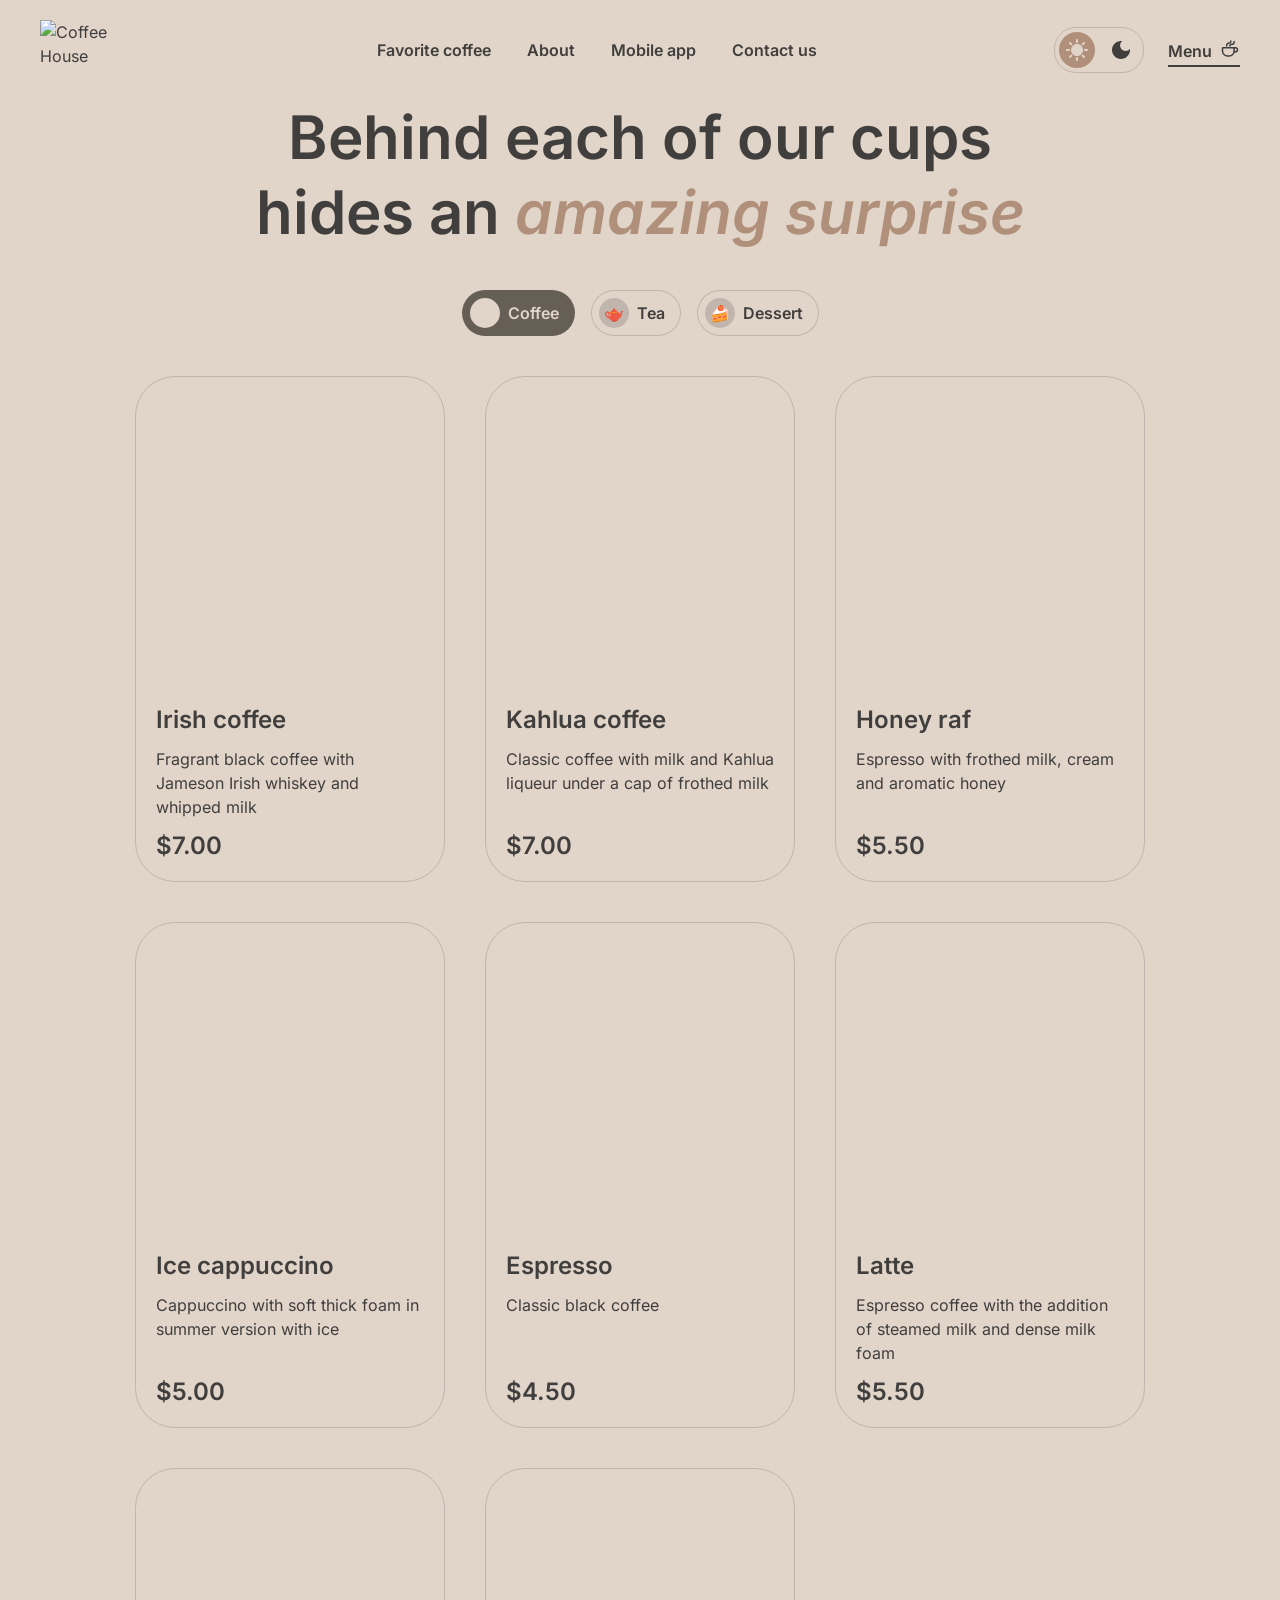
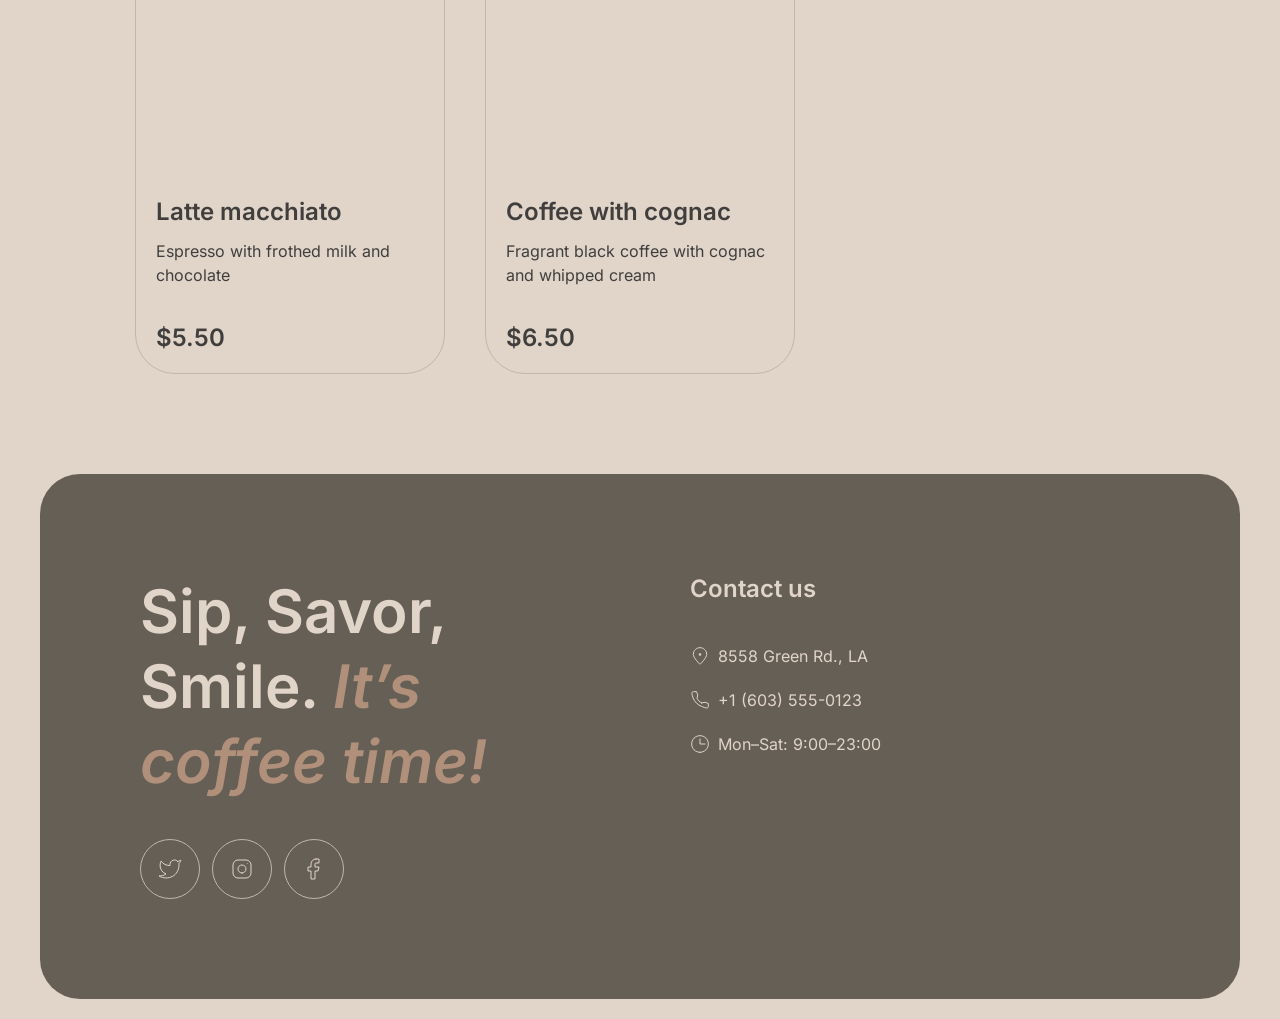
==== commit 83d1ba69: "feat: render menu cards from products data" ====
--- a/menu.html
+++ b/menu.html
@@ -495,8 +495,8 @@
       </div>
     </footer>
     <dialog class="modal"></dialog>
-    <script src="scripts/script.js" defer></script>
-    <script src="scripts/products.js" defer></script>
-    <script src="scripts/menu.js" defer></script>
+    <script src="script.js" defer></script>
+    <script src="products.js" defer></script>
+    <script src="menu.js" defer></script>
   </body>
 </html>
--- a/style.css
+++ b/style.css
@@ -163,7 +163,7 @@
   flex-wrap: wrap;
   align-items: center;
   justify-content: center;
-  gap: clamp(6px, 10vw - 70px, 40px);
+  gap: 12px clamp(16px, 2.8vw, 40px);
 }
 
 .nav__link {
@@ -1000,7 +1000,24 @@
   }
 }
 
-@media (min-width: 769px) {
+@media (min-width: 1024px) {
+  .hero__inner {
+    padding: 100px;
+  }
+
+  .menu__title {
+    max-width: 800px;
+    margin: 0 auto;
+  }
+
+  .menu__more {
+    display: none;
+  }
+
+  .slider__button {
+    display: flex;
+  }
+
   .theme-switch {
     padding: 4px;
     border-radius: 22px;
@@ -1033,25 +1050,6 @@
   .mobile-menu {
     display: none;
   }
-}
-
-@media (min-width: 1024px) {
-  .hero__inner {
-    padding: 100px;
-  }
-
-  .menu__title {
-    max-width: 800px;
-    margin: 0 auto;
-  }
-
-  .menu__more {
-    display: none;
-  }
-
-  .slider__button {
-    display: flex;
-  }
 
   .mobile-app__container {
     flex-direction: row;
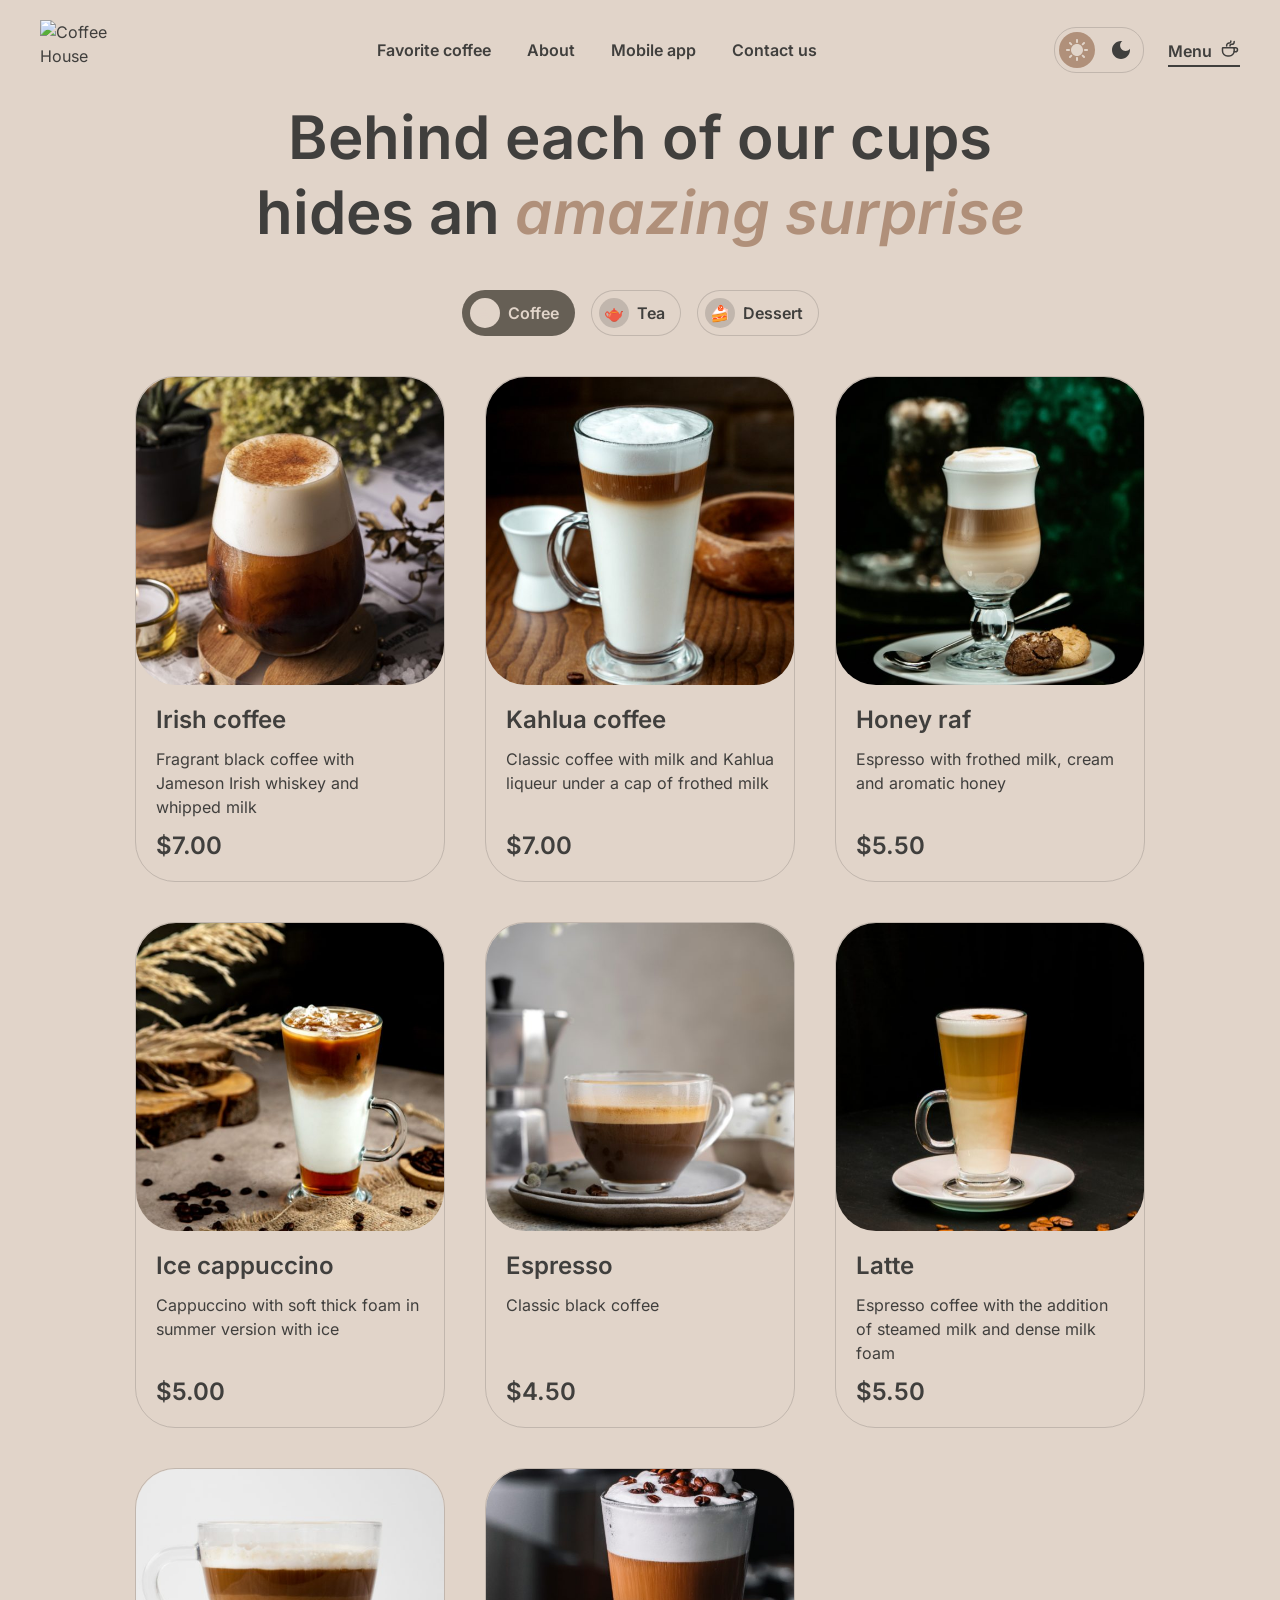
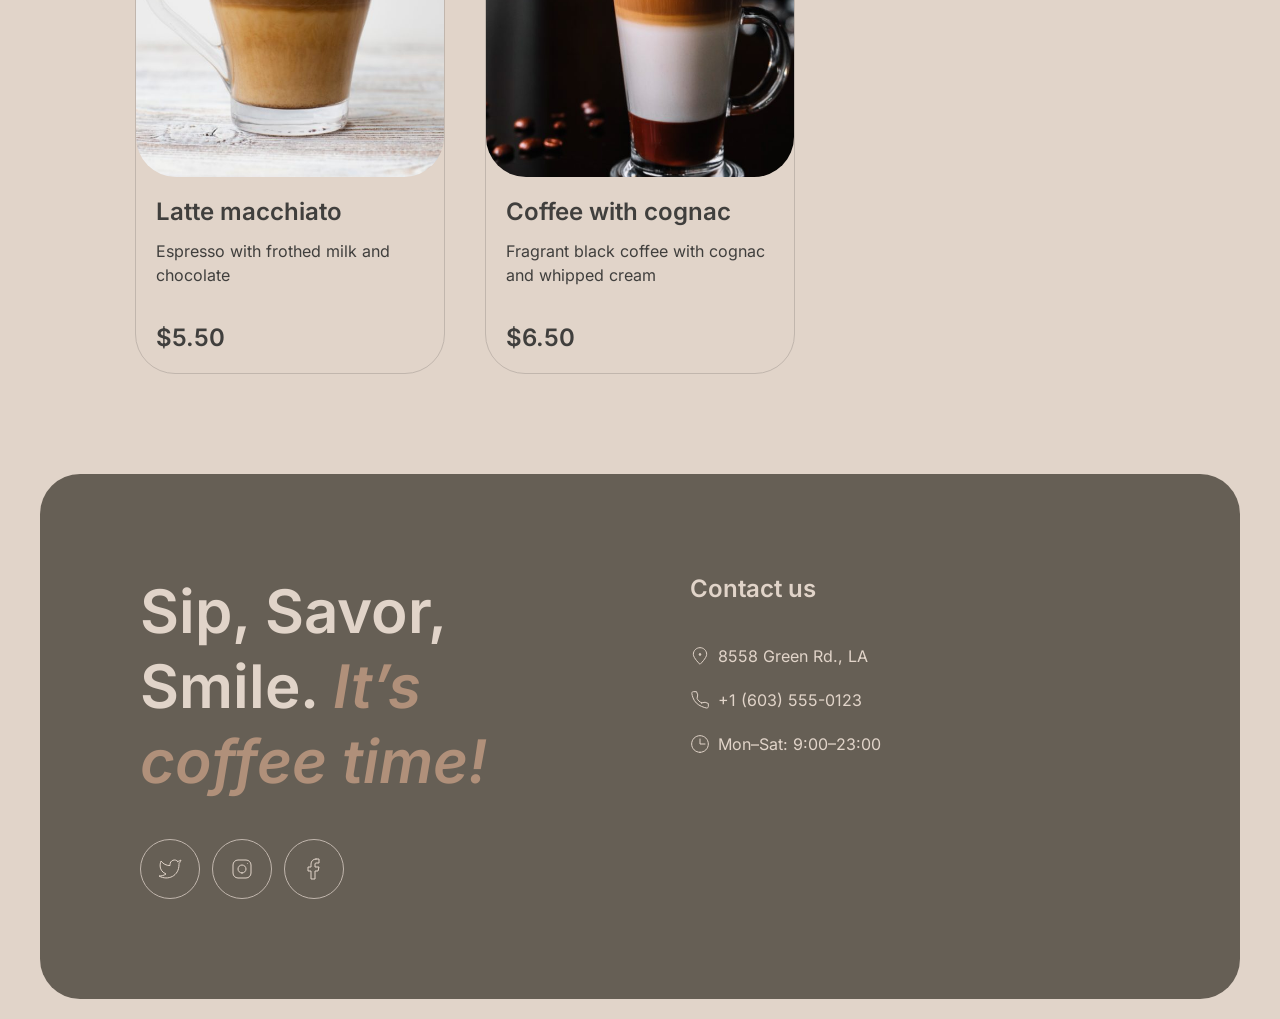
==== commit a5276140: "refactor: move scripts to separate folder" ====
--- a/menu.html
+++ b/menu.html
@@ -279,8 +279,134 @@
                 </li>
               </ul>
             </nav>
-            <ul class="cards"></ul>
-            <button class="menu__more" type="button" aria-label="Show more">
+            <ul class="cards">
+              <li class="card">
+                <div class="card__box">
+                  <img
+                    class="card__image"
+                    src="assets/images/menu/irish-coffee.jpg"
+                    alt="Irish coffee"
+                    loading="lazy"
+                  />
+                </div>
+                <h3 class="card__title">Irish coffee</h3>
+                <p class="card__description">
+                  Fragrant black coffee with Jameson Irish whiskey and whipped
+                  milk
+                </p>
+                <span class="card__price">$7.00</span>
+              </li>
+              <li class="card">
+                <div class="card__box">
+                  <img
+                    class="card__image"
+                    src="assets/images/menu/kahlua-coffee.jpg"
+                    alt="Kahlua coffee"
+                    loading="lazy"
+                  />
+                </div>
+                <h3 class="card__title">Kahlua coffee</h3>
+                <p class="card__description">
+                  Classic coffee with milk and Kahlua liqueur under a cap of
+                  frothed milk
+                </p>
+                <span class="card__price">$7.00</span>
+              </li>
+              <li class="card">
+                <div class="card__box">
+                  <img
+                    class="card__image"
+                    src="assets/images/menu/honey-raf.jpg"
+                    alt="Honey raf"
+                    loading="lazy"
+                  />
+                </div>
+                <h3 class="card__title">Honey raf</h3>
+                <p class="card__description">
+                  Espresso with frothed milk, cream and aromatic honey
+                </p>
+                <span class="card__price">$5.50</span>
+              </li>
+              <li class="card">
+                <div class="card__box">
+                  <img
+                    class="card__image"
+                    src="assets/images/menu/ice-cappuccino.jpg"
+                    alt="Ice cappuccino"
+                    loading="lazy"
+                  />
+                </div>
+                <h3 class="card__title">Ice cappuccino</h3>
+                <p class="card__description">
+                  Cappuccino with soft thick foam in summer version with ice
+                </p>
+                <span class="card__price">$5.00</span>
+              </li>
+              <li class="card">
+                <div class="card__box">
+                  <img
+                    class="card__image"
+                    src="assets/images/menu/espresso.jpg"
+                    alt="Espresso"
+                    loading="lazy"
+                  />
+                </div>
+                <h3 class="card__title">Espresso</h3>
+                <p class="card__description">Classic black coffee</p>
+                <span class="card__price">$4.50</span>
+              </li>
+              <li class="card">
+                <div class="card__box">
+                  <img
+                    class="card__image"
+                    src="assets/images/menu/latte.jpg"
+                    alt="Latte"
+                    loading="lazy"
+                  />
+                </div>
+                <h3 class="card__title">Latte</h3>
+                <p class="card__description">
+                  Espresso coffee with the addition of steamed milk and dense
+                  milk foam
+                </p>
+                <span class="card__price">$5.50</span>
+              </li>
+              <li class="card">
+                <div class="card__box">
+                  <img
+                    class="card__image"
+                    src="assets/images/menu/latte-macchiato.jpg"
+                    alt="Latte macchiato"
+                    loading="lazy"
+                  />
+                </div>
+                <h3 class="card__title">Latte macchiato</h3>
+                <p class="card__description">
+                  Espresso with frothed milk and chocolate
+                </p>
+                <span class="card__price">$5.50</span>
+              </li>
+              <li class="card">
+                <div class="card__box">
+                  <img
+                    class="card__image"
+                    src="assets/images/menu/coffee-with-cognac.jpg"
+                    alt="Coffee with cognac"
+                    loading="lazy"
+                  />
+                </div>
+                <h3 class="card__title">Coffee with cognac</h3>
+                <p class="card__description">
+                  Fragrant black coffee with cognac and whipped cream
+                </p>
+                <span class="card__price">$6.50</span>
+              </li>
+            </ul>
+            <button
+              class="menu__more menu__more--hidden"
+              type="button"
+              aria-label="Show more"
+            >
               <svg
                 class="menu__icon"
                 viewBox="0 0 24 24"
@@ -495,8 +621,6 @@
       </div>
     </footer>
     <dialog class="modal"></dialog>
-    <script src="script.js" defer></script>
-    <script src="products.js" defer></script>
-    <script src="menu.js" defer></script>
+    <script src="scripts/script.js" defer></script>
   </body>
 </html>
--- a/style.css
+++ b/style.css
@@ -5,7 +5,10 @@
   --color-bg-page: #e1d4c9;
   --color-bg-container: #665f55;
   --color-bg-overlay: rgba(64, 63, 61, 0.8);
+  --color-bg-modal: #e1d4c9;
+  --color-bg-modal-control: #665f55;
   --color-border-primary: #c1b6ad;
+  --color-border-modal-control: #665f55;
   --color-border-inverse: #665f55;
 }
 
@@ -16,7 +19,10 @@
   --color-bg-page: #292826;
   --color-bg-container: #403f3d;
   --color-bg-overlay: rgba(41, 40, 38, 0.8);
+  --color-bg-modal: #403f3d;
+  --color-bg-modal-control: #292826;
   --color-border-primary: #665f55;
+  --color-border-modal-control: #665f55;
   --color-border-inverse: #c1b6ad;
 }
 
@@ -733,6 +739,7 @@
 
 .slider__list {
   display: flex;
+  transition: transform 0.3s ease;
 }
 
 .slider__slide {
@@ -952,7 +959,165 @@
   line-height: 1.25;
 }
 
+.modal {
+  width: calc(100% - 32px);
+  max-width: 800px;
+  margin: auto;
+  padding: 0;
+  color: var(--color-text-primary);
+  background-color: var(--color-bg-modal);
+  border: none;
+  border-radius: 40px;
+}
+
+.modal::backdrop {
+  background-color: var(--color-bg-overlay);
+}
+
+.modal__inner {
+  display: flex;
+  flex-direction: column;
+  gap: 20px;
+  padding: 16px;
+}
+
+.modal__image {
+  display: none;
+  flex-shrink: 0;
+  width: 310px;
+  height: 310px;
+  border-radius: 40px;
+  object-fit: cover;
+}
+
+.modal__content {
+  display: flex;
+  flex-direction: column;
+  flex-grow: 1;
+}
+
+.modal__title {
+  font-size: 24px;
+  font-weight: 600;
+  line-height: 1.25;
+}
+
+.modal__description {
+  margin-top: 12px;
+  font-size: 16px;
+  line-height: 1.5;
+}
+
+.modal__subtitle {
+  margin-top: 20px;
+  font-size: 16px;
+  line-height: 1.5;
+}
+
+.modal__options {
+  display: flex;
+  flex-wrap: wrap;
+  gap: 8px;
+  margin-top: 8px;
+}
+
+.option {
+  display: flex;
+  align-items: center;
+  gap: 8px;
+  padding: 8px 16px 8px 8px;
+  font-size: 16px;
+  line-height: 1.5;
+  color: var(--color-text-primary);
+  border-radius: 100px;
+  box-shadow: inset 0 0 0 1px var(--color-border-primary);
+  transition:
+    color 0.2s,
+    background-color 0.2s;
+}
+
+.option__badge {
+  display: flex;
+  flex-shrink: 0;
+  align-items: center;
+  justify-content: center;
+  width: 30px;
+  height: 30px;
+  background-color: var(--color-border-primary);
+  border-radius: 50%;
+  transition:
+    color 0.2s,
+    background-color 0.2s;
+}
+
+.option:hover,
+.option--active {
+  color: var(--color-text-inverse);
+  background-color: var(--color-bg-modal-control);
+  box-shadow: none;
+}
+
+.option:hover .option__badge,
+.option--active .option__badge {
+  color: var(--color-text-primary);
+  background-color: var(--color-bg-modal);
+}
+
+.modal__total {
+  display: flex;
+  justify-content: space-between;
+  gap: 16px;
+  margin-top: 20px;
+  font-size: 24px;
+  font-weight: 600;
+  line-height: 1.25;
+}
+
+.modal__note {
+  display: flex;
+  align-items: center;
+  gap: 8px;
+  margin-top: 20px;
+  padding: 12px 0;
+  font-size: 10px;
+  line-height: 1.4;
+  border-top: 1px solid var(--color-border-primary);
+}
+
+.modal__note-icon {
+  flex-shrink: 0;
+  color: var(--color-text-primary);
+}
+
+.modal__close {
+  margin-top: 20px;
+  padding: 10px;
+  font-size: 16px;
+  font-weight: 600;
+  line-height: 1.5;
+  text-align: center;
+  border-radius: 100px;
+  box-shadow: inset 0 0 0 1px var(--color-border-modal-control);
+  transition:
+    color 0.2s,
+    background-color 0.2s;
+}
+
+.modal__close:hover {
+  color: var(--color-text-inverse);
+  background-color: var(--color-bg-modal-control);
+  box-shadow: none;
+}
+
 @media (min-width: 768px) {
+  .modal__inner {
+    flex-direction: row;
+  }
+
+  .modal__image {
+    display: block;
+  }
+
   .container {
     padding: 0 40px;
   }
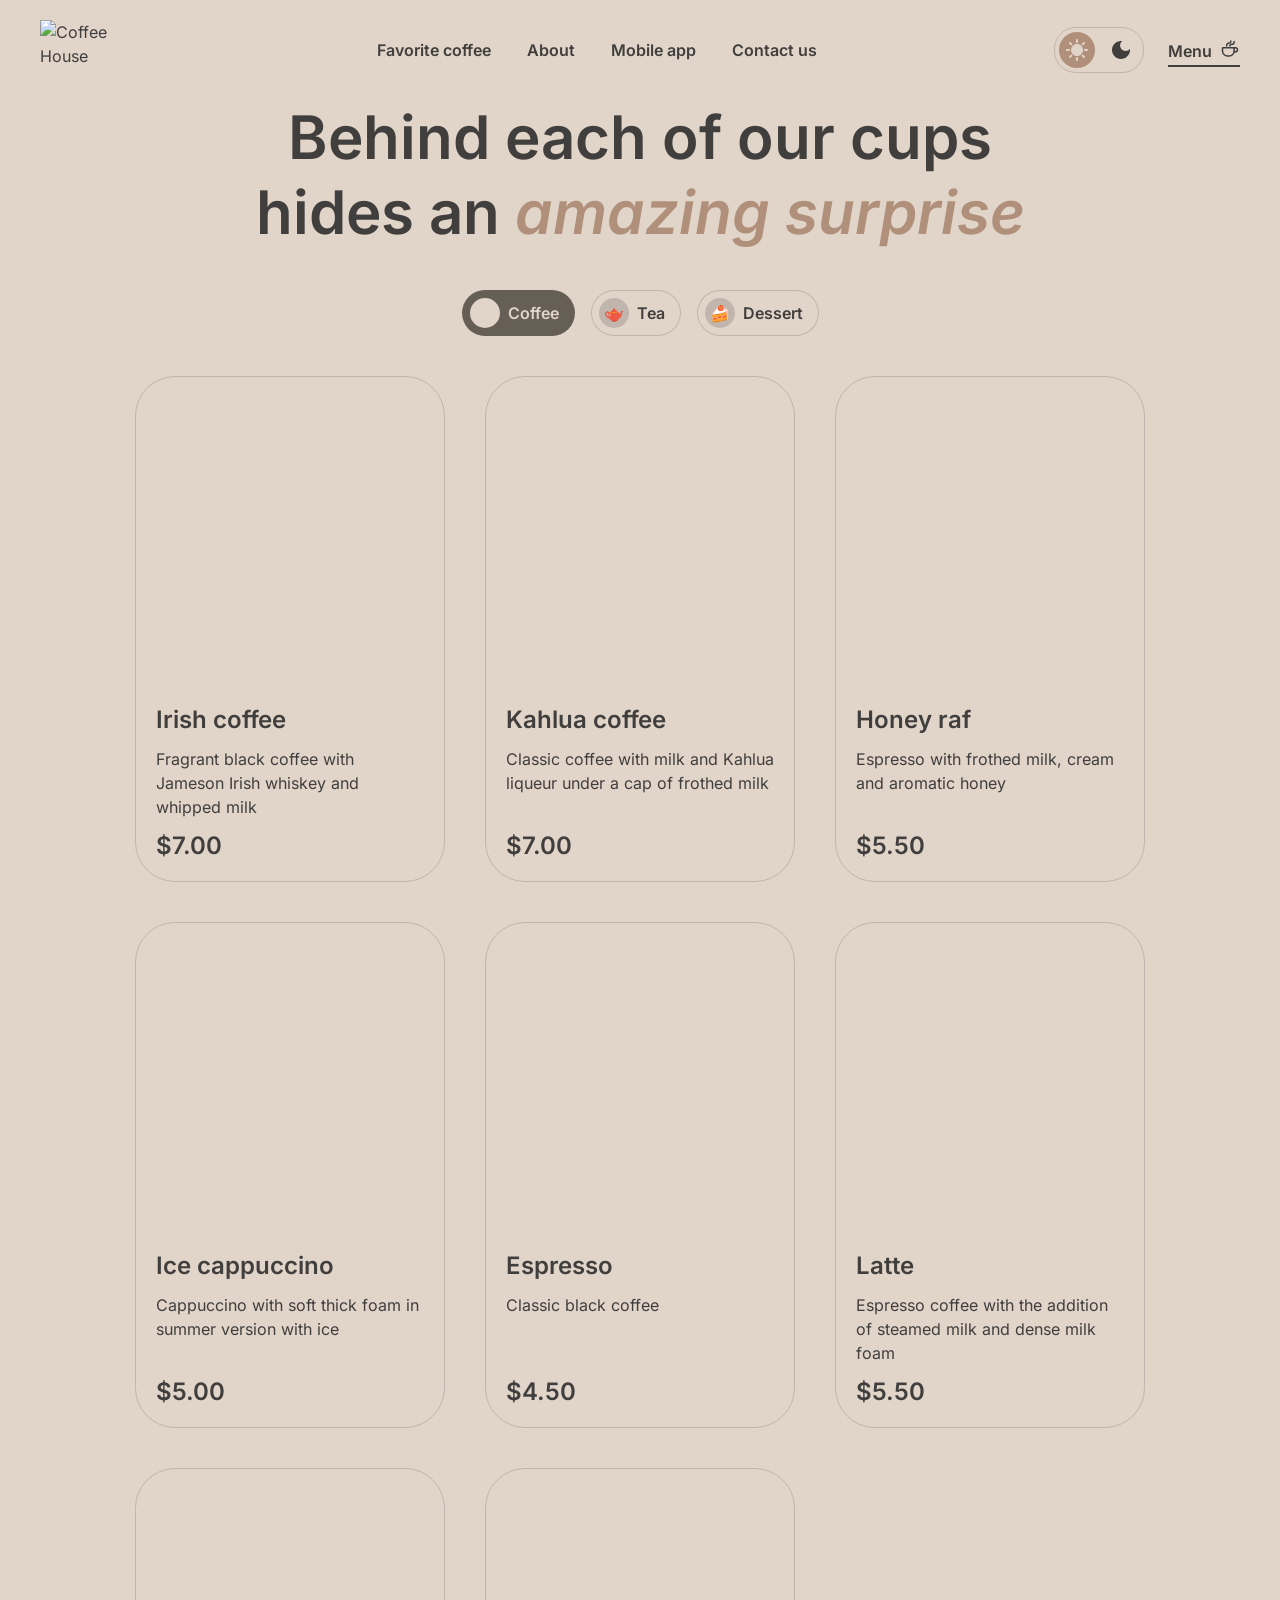
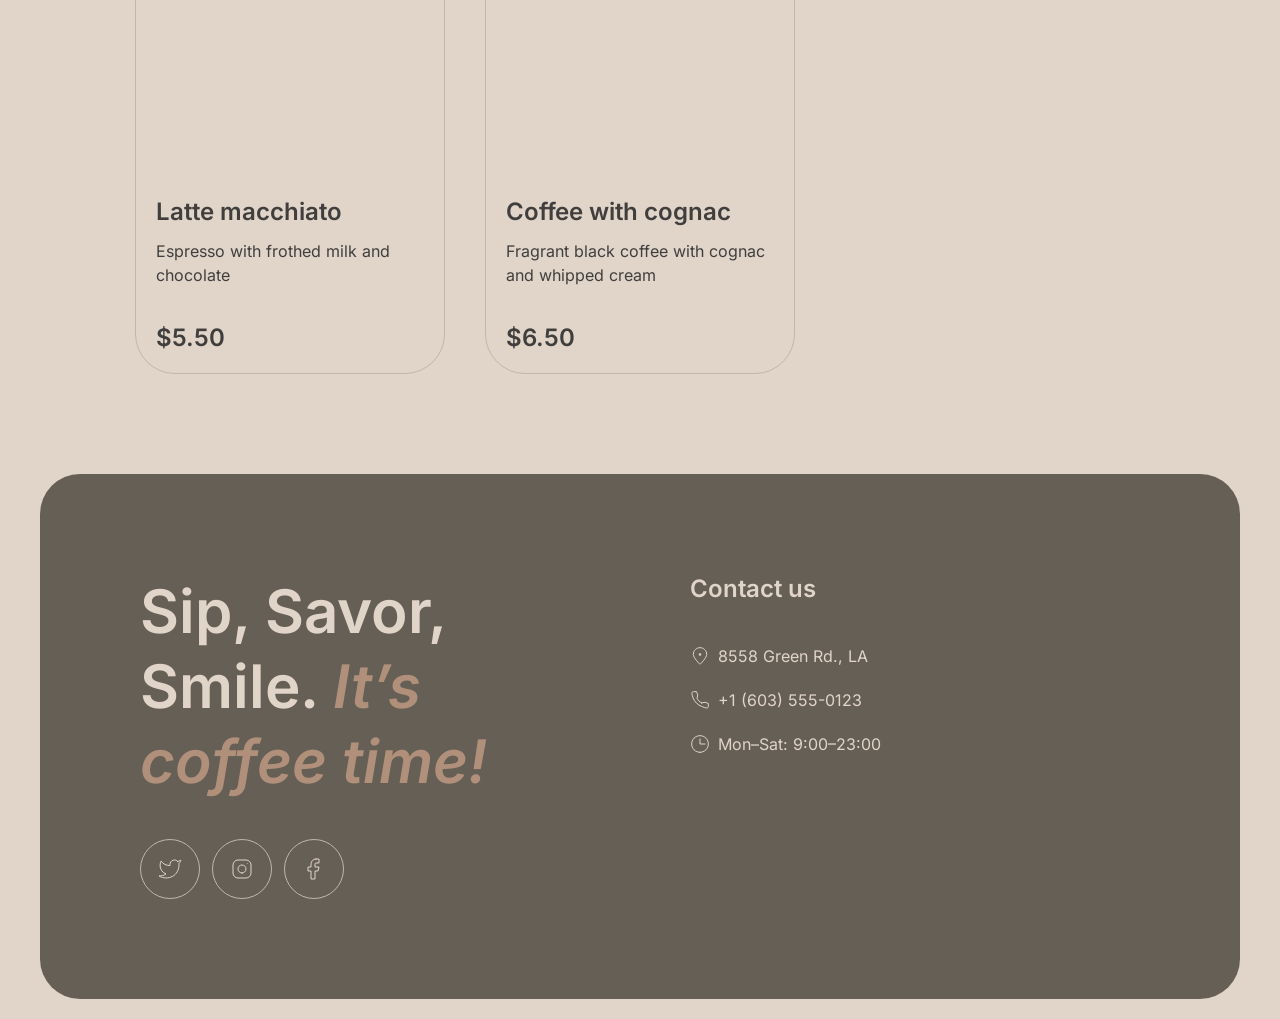
==== commit 1fc725f7: "Merge 21cd36b4b7baaa7796831cb734f8b5a95c632260 into 50402cb26d038ea179f768c20a9b14cf4357b0e9" ====
--- a/menu.html
+++ b/menu.html
@@ -279,134 +279,8 @@
                 </li>
               </ul>
             </nav>
-            <ul class="cards">
-              <li class="card">
-                <div class="card__box">
-                  <img
-                    class="card__image"
-                    src="assets/images/menu/irish-coffee.jpg"
-                    alt="Irish coffee"
-                    loading="lazy"
-                  />
-                </div>
-                <h3 class="card__title">Irish coffee</h3>
-                <p class="card__description">
-                  Fragrant black coffee with Jameson Irish whiskey and whipped
-                  milk
-                </p>
-                <span class="card__price">$7.00</span>
-              </li>
-              <li class="card">
-                <div class="card__box">
-                  <img
-                    class="card__image"
-                    src="assets/images/menu/kahlua-coffee.jpg"
-                    alt="Kahlua coffee"
-                    loading="lazy"
-                  />
-                </div>
-                <h3 class="card__title">Kahlua coffee</h3>
-                <p class="card__description">
-                  Classic coffee with milk and Kahlua liqueur under a cap of
-                  frothed milk
-                </p>
-                <span class="card__price">$7.00</span>
-              </li>
-              <li class="card">
-                <div class="card__box">
-                  <img
-                    class="card__image"
-                    src="assets/images/menu/honey-raf.jpg"
-                    alt="Honey raf"
-                    loading="lazy"
-                  />
-                </div>
-                <h3 class="card__title">Honey raf</h3>
-                <p class="card__description">
-                  Espresso with frothed milk, cream and aromatic honey
-                </p>
-                <span class="card__price">$5.50</span>
-              </li>
-              <li class="card">
-                <div class="card__box">
-                  <img
-                    class="card__image"
-                    src="assets/images/menu/ice-cappuccino.jpg"
-                    alt="Ice cappuccino"
-                    loading="lazy"
-                  />
-                </div>
-                <h3 class="card__title">Ice cappuccino</h3>
-                <p class="card__description">
-                  Cappuccino with soft thick foam in summer version with ice
-                </p>
-                <span class="card__price">$5.00</span>
-              </li>
-              <li class="card">
-                <div class="card__box">
-                  <img
-                    class="card__image"
-                    src="assets/images/menu/espresso.jpg"
-                    alt="Espresso"
-                    loading="lazy"
-                  />
-                </div>
-                <h3 class="card__title">Espresso</h3>
-                <p class="card__description">Classic black coffee</p>
-                <span class="card__price">$4.50</span>
-              </li>
-              <li class="card">
-                <div class="card__box">
-                  <img
-                    class="card__image"
-                    src="assets/images/menu/latte.jpg"
-                    alt="Latte"
-                    loading="lazy"
-                  />
-                </div>
-                <h3 class="card__title">Latte</h3>
-                <p class="card__description">
-                  Espresso coffee with the addition of steamed milk and dense
-                  milk foam
-                </p>
-                <span class="card__price">$5.50</span>
-              </li>
-              <li class="card">
-                <div class="card__box">
-                  <img
-                    class="card__image"
-                    src="assets/images/menu/latte-macchiato.jpg"
-                    alt="Latte macchiato"
-                    loading="lazy"
-                  />
-                </div>
-                <h3 class="card__title">Latte macchiato</h3>
-                <p class="card__description">
-                  Espresso with frothed milk and chocolate
-                </p>
-                <span class="card__price">$5.50</span>
-              </li>
-              <li class="card">
-                <div class="card__box">
-                  <img
-                    class="card__image"
-                    src="assets/images/menu/coffee-with-cognac.jpg"
-                    alt="Coffee with cognac"
-                    loading="lazy"
-                  />
-                </div>
-                <h3 class="card__title">Coffee with cognac</h3>
-                <p class="card__description">
-                  Fragrant black coffee with cognac and whipped cream
-                </p>
-                <span class="card__price">$6.50</span>
-              </li>
-            </ul>
-            <button
-              class="menu__more menu__more--hidden"
-              type="button"
-              aria-label="Show more"
-            >
+            <ul class="cards"></ul>
+            <button class="menu__more" type="button" aria-label="Show more">
               <svg
                 class="menu__icon"
                 viewBox="0 0 24 24"
@@ -622,5 +496,7 @@
     </footer>
     <dialog class="modal"></dialog>
     <script src="scripts/script.js" defer></script>
+    <script src="scripts/products.js" defer></script>
+    <script src="scripts/menu.js" defer></script>
   </body>
 </html>
--- a/style.css
+++ b/style.css
@@ -1165,6 +1165,21 @@
   }
 }
 
+@media (min-width: 769px) {
+  .nav {
+    display: flex;
+  }
+
+  .menu-link {
+    display: flex;
+  }
+
+  .burger,
+  .mobile-menu {
+    display: none;
+  }
+}
+
 @media (min-width: 1024px) {
   .hero__inner {
     padding: 100px;
@@ -1203,19 +1218,6 @@
     transform: translateX(44px);
   }
 
-  .nav {
-    display: flex;
-  }
-
-  .menu-link {
-    display: flex;
-  }
-
-  .burger,
-  .mobile-menu {
-    display: none;
-  }
-
   .mobile-app__container {
     flex-direction: row;
     align-items: center;
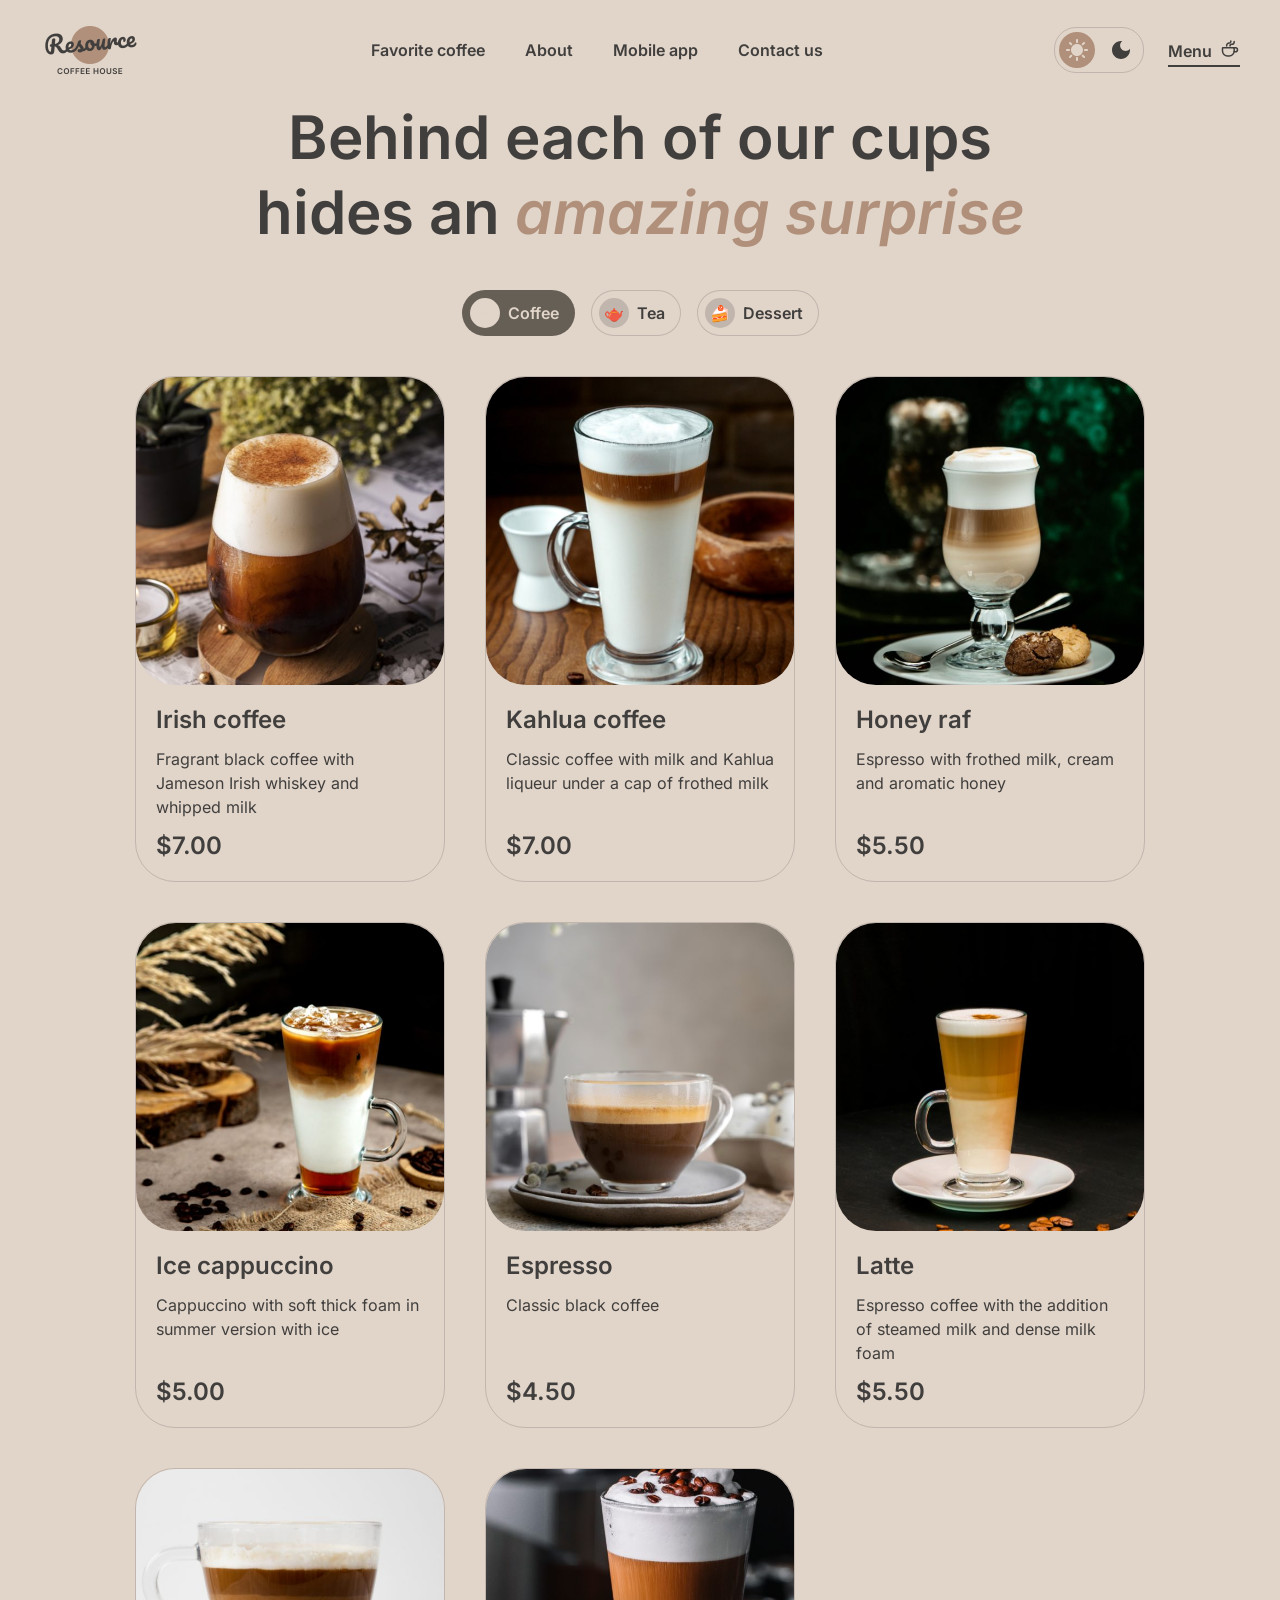
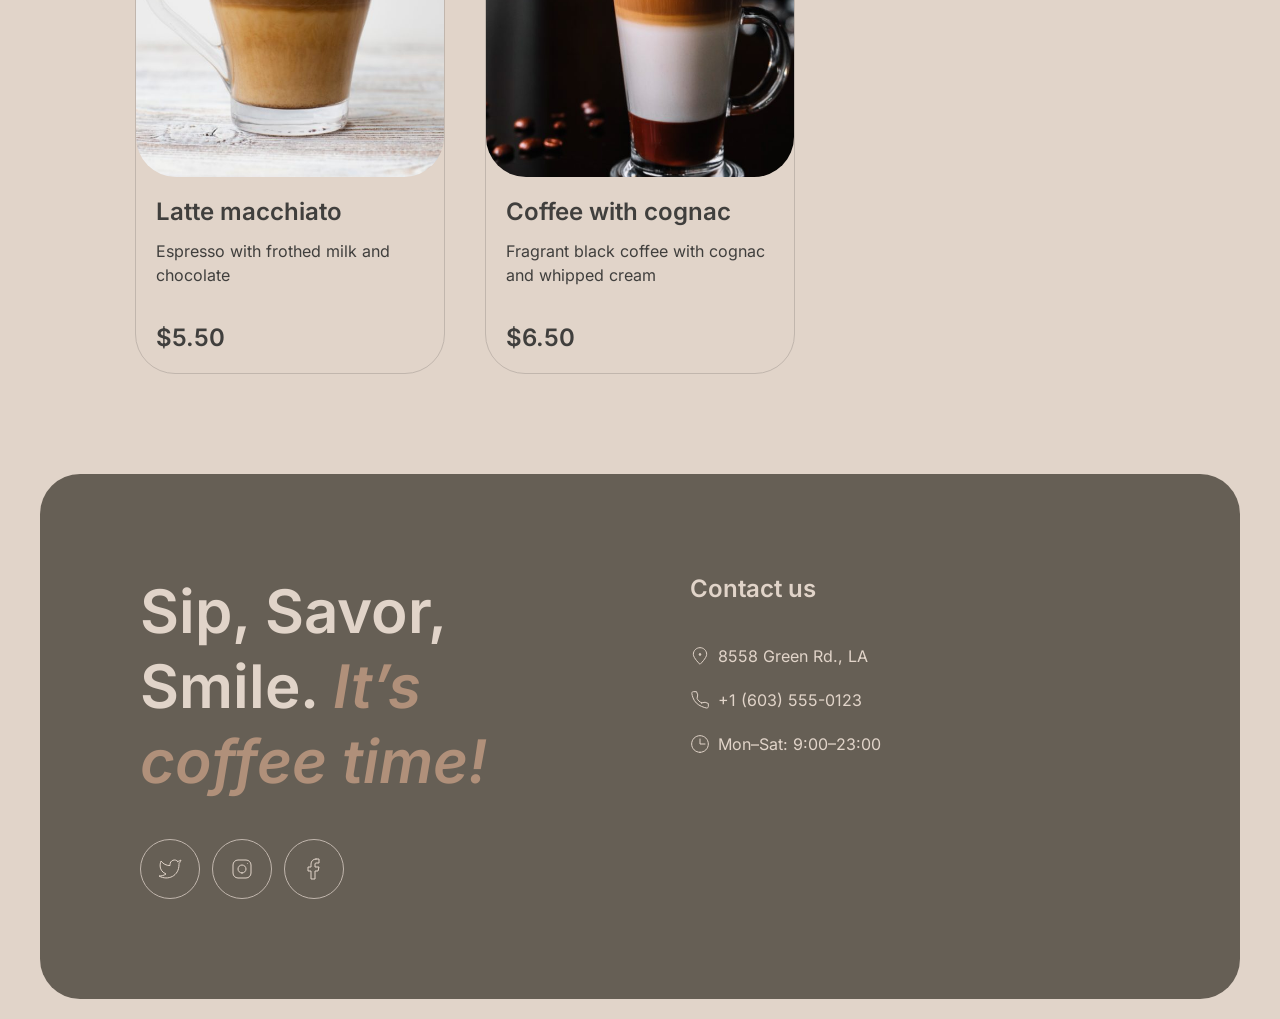
==== commit b67ef3f2: "Merge 2e6642f7f85f0abec2e42577b38caa042e233c94 into 491113f007c50dc3e7c9162ff5828c0031e5e05f" ====
--- a/menu.html
+++ b/menu.html
@@ -279,8 +279,134 @@
                 </li>
               </ul>
             </nav>
-            <ul class="cards"></ul>
-            <button class="menu__more" type="button" aria-label="Show more">
+            <ul class="cards">
+              <li class="card">
+                <div class="card__box">
+                  <img
+                    class="card__image"
+                    src="assets/images/menu/irish-coffee.jpg"
+                    alt="Irish coffee"
+                    loading="lazy"
+                  />
+                </div>
+                <h3 class="card__title">Irish coffee</h3>
+                <p class="card__description">
+                  Fragrant black coffee with Jameson Irish whiskey and whipped
+                  milk
+                </p>
+                <span class="card__price">$7.00</span>
+              </li>
+              <li class="card">
+                <div class="card__box">
+                  <img
+                    class="card__image"
+                    src="assets/images/menu/kahlua-coffee.jpg"
+                    alt="Kahlua coffee"
+                    loading="lazy"
+                  />
+                </div>
+                <h3 class="card__title">Kahlua coffee</h3>
+                <p class="card__description">
+                  Classic coffee with milk and Kahlua liqueur under a cap of
+                  frothed milk
+                </p>
+                <span class="card__price">$7.00</span>
+              </li>
+              <li class="card">
+                <div class="card__box">
+                  <img
+                    class="card__image"
+                    src="assets/images/menu/honey-raf.jpg"
+                    alt="Honey raf"
+                    loading="lazy"
+                  />
+                </div>
+                <h3 class="card__title">Honey raf</h3>
+                <p class="card__description">
+                  Espresso with frothed milk, cream and aromatic honey
+                </p>
+                <span class="card__price">$5.50</span>
+              </li>
+              <li class="card">
+                <div class="card__box">
+                  <img
+                    class="card__image"
+                    src="assets/images/menu/ice-cappuccino.jpg"
+                    alt="Ice cappuccino"
+                    loading="lazy"
+                  />
+                </div>
+                <h3 class="card__title">Ice cappuccino</h3>
+                <p class="card__description">
+                  Cappuccino with soft thick foam in summer version with ice
+                </p>
+                <span class="card__price">$5.00</span>
+              </li>
+              <li class="card">
+                <div class="card__box">
+                  <img
+                    class="card__image"
+                    src="assets/images/menu/espresso.jpg"
+                    alt="Espresso"
+                    loading="lazy"
+                  />
+                </div>
+                <h3 class="card__title">Espresso</h3>
+                <p class="card__description">Classic black coffee</p>
+                <span class="card__price">$4.50</span>
+              </li>
+              <li class="card">
+                <div class="card__box">
+                  <img
+                    class="card__image"
+                    src="assets/images/menu/latte.jpg"
+                    alt="Latte"
+                    loading="lazy"
+                  />
+                </div>
+                <h3 class="card__title">Latte</h3>
+                <p class="card__description">
+                  Espresso coffee with the addition of steamed milk and dense
+                  milk foam
+                </p>
+                <span class="card__price">$5.50</span>
+              </li>
+              <li class="card">
+                <div class="card__box">
+                  <img
+                    class="card__image"
+                    src="assets/images/menu/latte-macchiato.jpg"
+                    alt="Latte macchiato"
+                    loading="lazy"
+                  />
+                </div>
+                <h3 class="card__title">Latte macchiato</h3>
+                <p class="card__description">
+                  Espresso with frothed milk and chocolate
+                </p>
+                <span class="card__price">$5.50</span>
+              </li>
+              <li class="card">
+                <div class="card__box">
+                  <img
+                    class="card__image"
+                    src="assets/images/menu/coffee-with-cognac.jpg"
+                    alt="Coffee with cognac"
+                    loading="lazy"
+                  />
+                </div>
+                <h3 class="card__title">Coffee with cognac</h3>
+                <p class="card__description">
+                  Fragrant black coffee with cognac and whipped cream
+                </p>
+                <span class="card__price">$6.50</span>
+              </li>
+            </ul>
+            <button
+              class="menu__more menu__more--hidden"
+              type="button"
+              aria-label="Show more"
+            >
               <svg
                 class="menu__icon"
                 viewBox="0 0 24 24"
@@ -496,7 +622,5 @@
     </footer>
     <dialog class="modal"></dialog>
     <script src="scripts/script.js" defer></script>
-    <script src="scripts/products.js" defer></script>
-    <script src="scripts/menu.js" defer></script>
   </body>
 </html>
--- a/style.css
+++ b/style.css
@@ -5,10 +5,7 @@
   --color-bg-page: #e1d4c9;
   --color-bg-container: #665f55;
   --color-bg-overlay: rgba(64, 63, 61, 0.8);
-  --color-bg-modal: #e1d4c9;
-  --color-bg-modal-control: #665f55;
   --color-border-primary: #c1b6ad;
-  --color-border-modal-control: #665f55;
   --color-border-inverse: #665f55;
 }
 
@@ -19,10 +16,7 @@
   --color-bg-page: #292826;
   --color-bg-container: #403f3d;
   --color-bg-overlay: rgba(41, 40, 38, 0.8);
-  --color-bg-modal: #403f3d;
-  --color-bg-modal-control: #292826;
   --color-border-primary: #665f55;
-  --color-border-modal-control: #665f55;
   --color-border-inverse: #c1b6ad;
 }
 
@@ -169,7 +163,7 @@
   flex-wrap: wrap;
   align-items: center;
   justify-content: center;
-  gap: 12px clamp(16px, 2.8vw, 40px);
+  gap: clamp(6px, 10vw - 70px, 40px);
 }
 
 .nav__link {
@@ -739,7 +733,6 @@
 
 .slider__list {
   display: flex;
-  transition: transform 0.3s ease;
 }
 
 .slider__slide {
@@ -833,8 +826,7 @@
 }
 
 .menu__more--hidden {
-  visibility: hidden;
-  pointer-events: none;
+  display: none;
 }
 
 .menu__more:hover {
@@ -901,12 +893,6 @@
   width: 100%;
 }
 
-.cards__empty {
-  grid-column: 1 / -1;
-  text-align: center;
-  color: var(--color-text-primary);
-}
-
 .card {
   display: flex;
   flex-direction: column;
@@ -959,165 +945,7 @@
   line-height: 1.25;
 }
 
-.modal {
-  width: calc(100% - 32px);
-  max-width: 800px;
-  margin: auto;
-  padding: 0;
-  color: var(--color-text-primary);
-  background-color: var(--color-bg-modal);
-  border: none;
-  border-radius: 40px;
-}
-
-.modal::backdrop {
-  background-color: var(--color-bg-overlay);
-}
-
-.modal__inner {
-  display: flex;
-  flex-direction: column;
-  gap: 20px;
-  padding: 16px;
-}
-
-.modal__image {
-  display: none;
-  flex-shrink: 0;
-  width: 310px;
-  height: 310px;
-  border-radius: 40px;
-  object-fit: cover;
-}
-
-.modal__content {
-  display: flex;
-  flex-direction: column;
-  flex-grow: 1;
-}
-
-.modal__title {
-  font-size: 24px;
-  font-weight: 600;
-  line-height: 1.25;
-}
-
-.modal__description {
-  margin-top: 12px;
-  font-size: 16px;
-  line-height: 1.5;
-}
-
-.modal__subtitle {
-  margin-top: 20px;
-  font-size: 16px;
-  line-height: 1.5;
-}
-
-.modal__options {
-  display: flex;
-  flex-wrap: wrap;
-  gap: 8px;
-  margin-top: 8px;
-}
-
-.option {
-  display: flex;
-  align-items: center;
-  gap: 8px;
-  padding: 8px 16px 8px 8px;
-  font-size: 16px;
-  line-height: 1.5;
-  color: var(--color-text-primary);
-  border-radius: 100px;
-  box-shadow: inset 0 0 0 1px var(--color-border-primary);
-  transition:
-    color 0.2s,
-    background-color 0.2s;
-}
-
-.option__badge {
-  display: flex;
-  flex-shrink: 0;
-  align-items: center;
-  justify-content: center;
-  width: 30px;
-  height: 30px;
-  background-color: var(--color-border-primary);
-  border-radius: 50%;
-  transition:
-    color 0.2s,
-    background-color 0.2s;
-}
-
-.option:hover,
-.option--active {
-  color: var(--color-text-inverse);
-  background-color: var(--color-bg-modal-control);
-  box-shadow: none;
-}
-
-.option:hover .option__badge,
-.option--active .option__badge {
-  color: var(--color-text-primary);
-  background-color: var(--color-bg-modal);
-}
-
-.modal__total {
-  display: flex;
-  justify-content: space-between;
-  gap: 16px;
-  margin-top: 20px;
-  font-size: 24px;
-  font-weight: 600;
-  line-height: 1.25;
-}
-
-.modal__note {
-  display: flex;
-  align-items: center;
-  gap: 8px;
-  margin-top: 20px;
-  padding: 12px 0;
-  font-size: 10px;
-  line-height: 1.4;
-  border-top: 1px solid var(--color-border-primary);
-}
-
-.modal__note-icon {
-  flex-shrink: 0;
-  color: var(--color-text-primary);
-}
-
-.modal__close {
-  margin-top: 20px;
-  padding: 10px;
-  font-size: 16px;
-  font-weight: 600;
-  line-height: 1.5;
-  text-align: center;
-  border-radius: 100px;
-  box-shadow: inset 0 0 0 1px var(--color-border-modal-control);
-  transition:
-    color 0.2s,
-    background-color 0.2s;
-}
-
-.modal__close:hover {
-  color: var(--color-text-inverse);
-  background-color: var(--color-bg-modal-control);
-  box-shadow: none;
-}
-
 @media (min-width: 768px) {
-  .modal__inner {
-    flex-direction: row;
-  }
-
-  .modal__image {
-    display: block;
-  }
-
   .container {
     padding: 0 40px;
   }
@@ -1166,38 +994,6 @@
 }
 
 @media (min-width: 769px) {
-  .nav {
-    display: flex;
-  }
-
-  .menu-link {
-    display: flex;
-  }
-
-  .burger,
-  .mobile-menu {
-    display: none;
-  }
-}
-
-@media (min-width: 1024px) {
-  .hero__inner {
-    padding: 100px;
-  }
-
-  .menu__title {
-    max-width: 800px;
-    margin: 0 auto;
-  }
-
-  .menu__more {
-    display: none;
-  }
-
-  .slider__button {
-    display: flex;
-  }
-
   .theme-switch {
     padding: 4px;
     border-radius: 22px;
@@ -1218,6 +1014,38 @@
     transform: translateX(44px);
   }
 
+  .nav {
+    display: flex;
+  }
+
+  .menu-link {
+    display: flex;
+  }
+
+  .burger,
+  .mobile-menu {
+    display: none;
+  }
+}
+
+@media (min-width: 1024px) {
+  .hero__inner {
+    padding: 100px;
+  }
+
+  .menu__title {
+    max-width: 800px;
+    margin: 0 auto;
+  }
+
+  .menu__more {
+    display: none;
+  }
+
+  .slider__button {
+    display: flex;
+  }
+
   .mobile-app__container {
     flex-direction: row;
     align-items: center;
